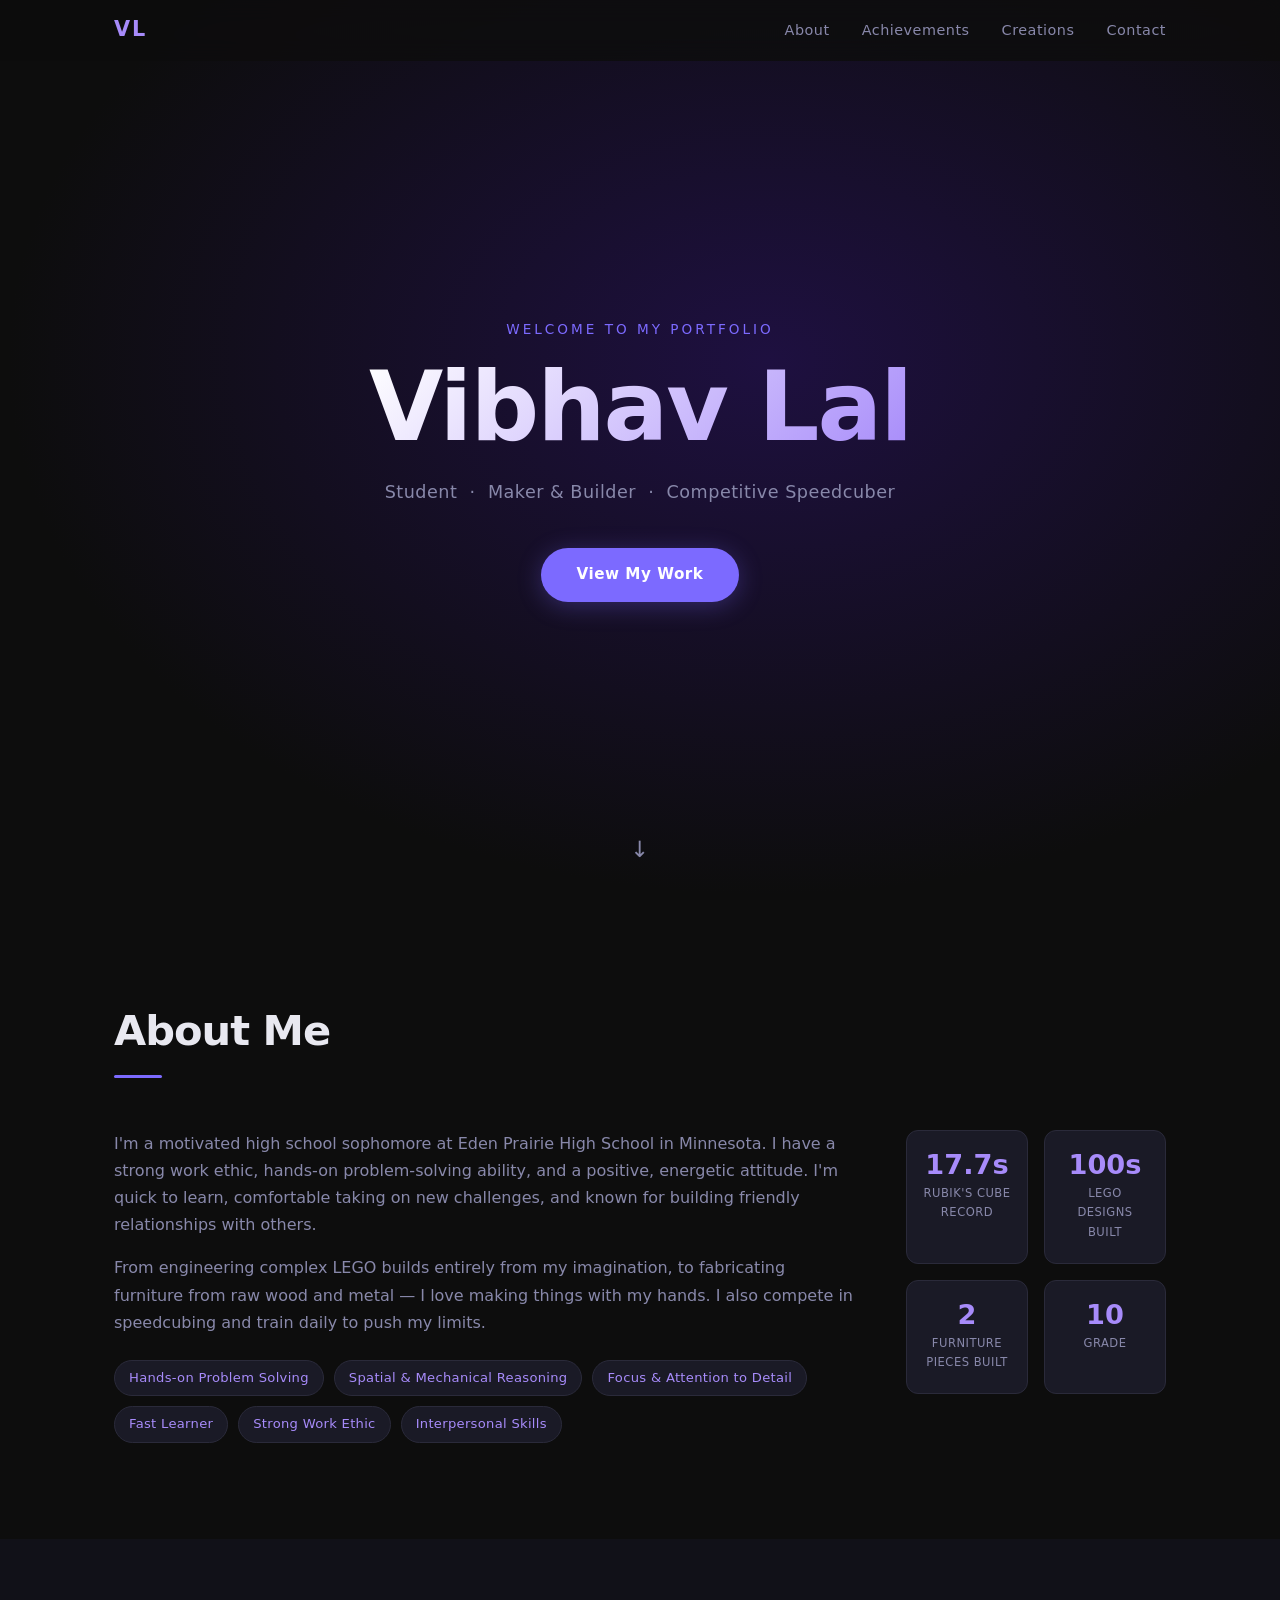
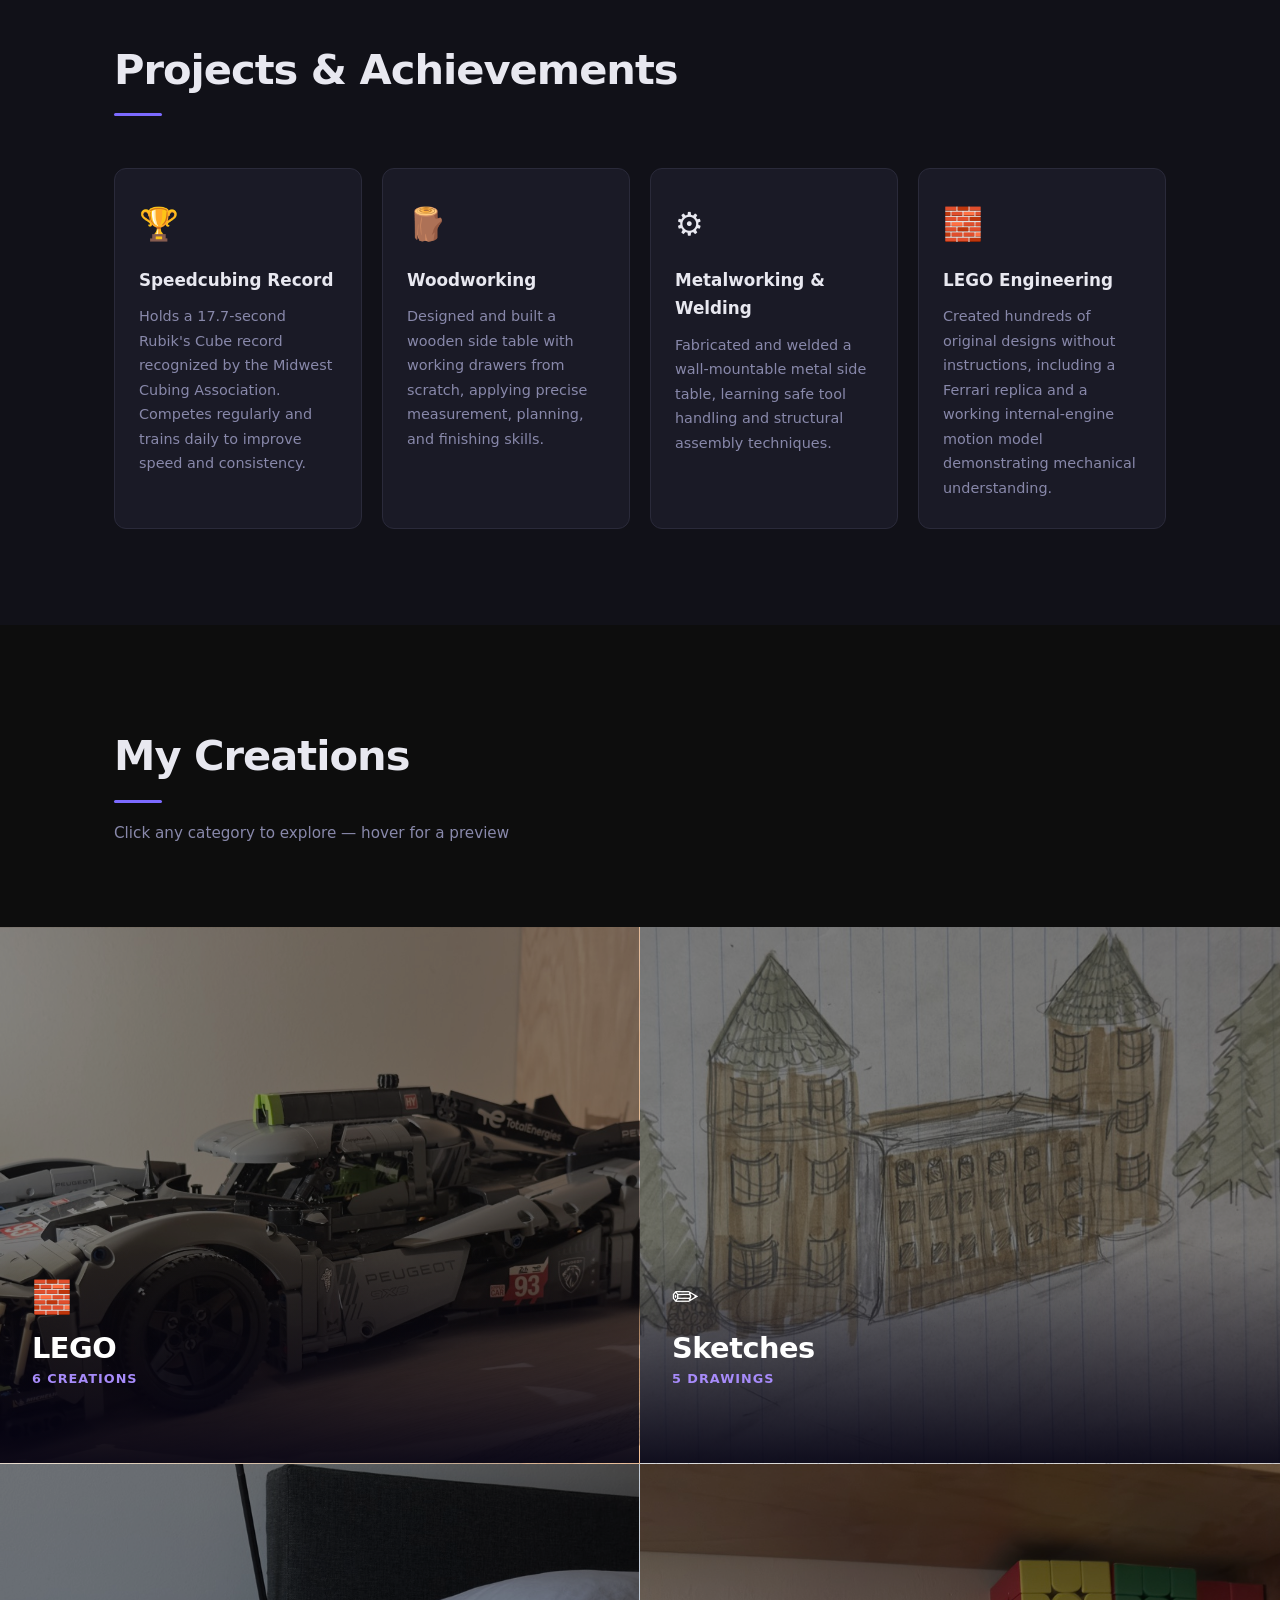
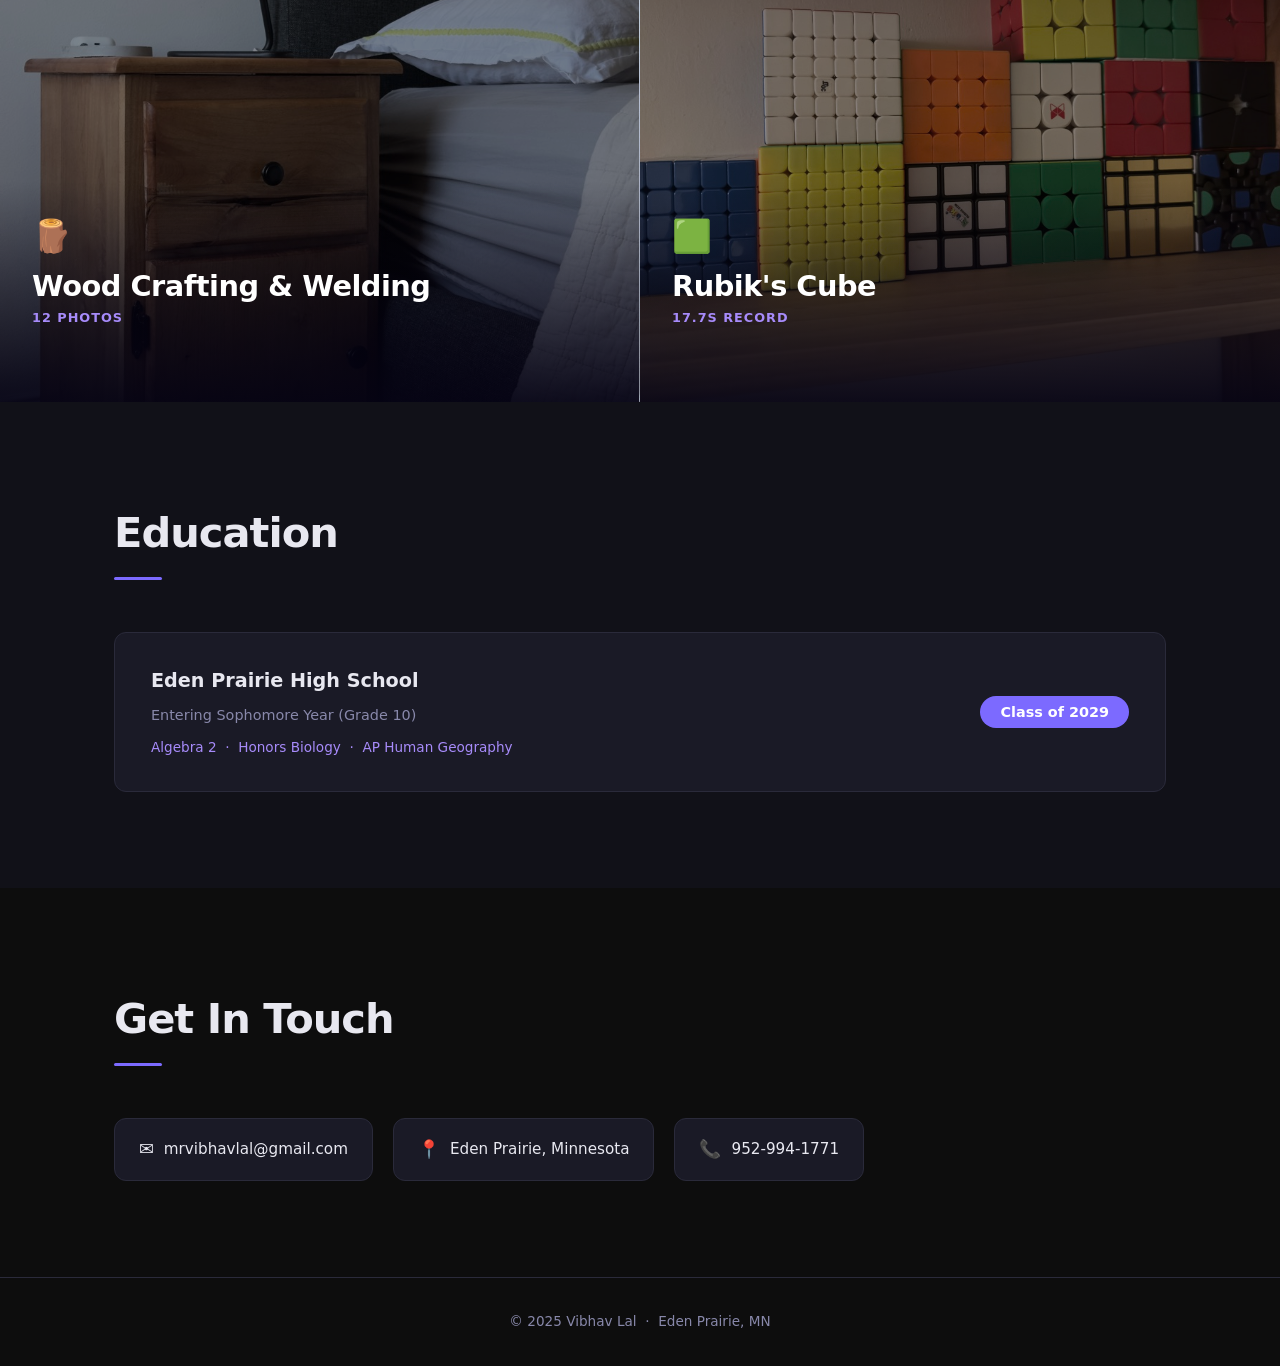
==== index.html @ 9ee0c64f "Launch Vibhav Lal portfolio site Dark modern portfolio with hero, about, achievements, and 4-tile cr" ====
<!DOCTYPE html>
<html lang="en">
<head>
  <meta charset="UTF-8" />
  <meta name="viewport" content="width=device-width, initial-scale=1.0" />
  <title>Vibhav Lal — Portfolio</title>
  <link rel="stylesheet" href="css/style.css" />
</head>
<body>

  <!-- NAV -->
  <nav id="navbar">
    <div class="nav-inner">
      <span class="nav-logo">VL</span>
      <ul class="nav-links">
        <li><a href="#about">About</a></li>
        <li><a href="#achievements">Achievements</a></li>
        <li><a href="#creations">Creations</a></li>
        <li><a href="#contact">Contact</a></li>
      </ul>
    </div>
  </nav>

  <!-- HERO -->
  <section id="hero">
    <div class="hero-content">
      <p class="hero-eyebrow">Welcome to my portfolio</p>
      <h1>Vibhav Lal</h1>
      <p class="hero-tagline">Student &nbsp;·&nbsp; Maker &amp; Builder &nbsp;·&nbsp; Competitive Speedcuber</p>
      <a href="#creations" class="btn-primary">View My Work</a>
    </div>
    <div class="hero-scroll-hint">↓</div>
  </section>

  <!-- ABOUT -->
  <section id="about">
    <div class="container">
      <h2 class="section-title">About Me</h2>
      <div class="about-grid">
        <div class="about-text">
          <p>
            I'm a motivated high school sophomore at Eden Prairie High School in Minnesota.
            I have a strong work ethic, hands-on problem-solving ability, and a positive,
            energetic attitude. I'm quick to learn, comfortable taking on new challenges,
            and known for building friendly relationships with others.
          </p>
          <p>
            From engineering complex LEGO builds entirely from my imagination, to fabricating
            furniture from raw wood and metal — I love making things with my hands. I also
            compete in speedcubing and train daily to push my limits.
          </p>
          <div class="skill-tags">
            <span>Hands-on Problem Solving</span>
            <span>Spatial &amp; Mechanical Reasoning</span>
            <span>Focus &amp; Attention to Detail</span>
            <span>Fast Learner</span>
            <span>Strong Work Ethic</span>
            <span>Interpersonal Skills</span>
          </div>
        </div>
        <div class="about-stats">
          <div class="stat-card">
            <span class="stat-num">17.7s</span>
            <span class="stat-label">Rubik's Cube Record</span>
          </div>
          <div class="stat-card">
            <span class="stat-num">100s</span>
            <span class="stat-label">LEGO Designs Built</span>
          </div>
          <div class="stat-card">
            <span class="stat-num">2</span>
            <span class="stat-label">Furniture Pieces Built</span>
          </div>
          <div class="stat-card">
            <span class="stat-num">10</span>
            <span class="stat-label">Grade</span>
          </div>
        </div>
      </div>
    </div>
  </section>

  <!-- ACHIEVEMENTS -->
  <section id="achievements">
    <div class="container">
      <h2 class="section-title">Projects &amp; Achievements</h2>
      <div class="achievements-grid">
        <div class="achievement-card">
          <div class="ach-icon">🏆</div>
          <h3>Speedcubing Record</h3>
          <p>Holds a 17.7-second Rubik's Cube record recognized by the Midwest Cubing Association. Competes regularly and trains daily to improve speed and consistency.</p>
        </div>
        <div class="achievement-card">
          <div class="ach-icon">🪵</div>
          <h3>Woodworking</h3>
          <p>Designed and built a wooden side table with working drawers from scratch, applying precise measurement, planning, and finishing skills.</p>
        </div>
        <div class="achievement-card">
          <div class="ach-icon">⚙️</div>
          <h3>Metalworking &amp; Welding</h3>
          <p>Fabricated and welded a wall-mountable metal side table, learning safe tool handling and structural assembly techniques.</p>
        </div>
        <div class="achievement-card">
          <div class="ach-icon">🧱</div>
          <h3>LEGO Engineering</h3>
          <p>Created hundreds of original designs without instructions, including a Ferrari replica and a working internal-engine motion model demonstrating mechanical understanding.</p>
        </div>
      </div>
    </div>
  </section>

  <!-- CREATIONS TILES -->
  <section id="creations">
    <div class="container">
      <h2 class="section-title">My Creations</h2>
      <p class="section-sub">Click any category to explore — hover for a preview</p>
    </div>

    <div class="tiles-grid">

      <a href="lego.html" class="tile" style="background-image: url('images/lego/IMG_8742.jpg')">
        <div class="tile-bg"></div>
        <div class="tile-content">
          <span class="tile-icon">🧱</span>
          <h3 class="tile-title">LEGO</h3>
          <p class="tile-count">6 creations</p>
          <p class="tile-desc">Hundreds of original designs built from imagination — including a Ferrari and a working engine motion model.</p>
          <span class="tile-cta">Explore →</span>
        </div>
      </a>

      <a href="sketches.html" class="tile" style="background-image: url('images/sketches/IMG_8406.jpg')">
        <div class="tile-bg"></div>
        <div class="tile-content">
          <span class="tile-icon">✏️</span>
          <h3 class="tile-title">Sketches</h3>
          <p class="tile-count">5 drawings</p>
          <p class="tile-desc">Freehand artwork exploring form, shading, and creative expression through pencil and illustration.</p>
          <span class="tile-cta">Explore →</span>
        </div>
      </a>

      <a href="woodwork.html" class="tile" style="background-image: url('images/woodwork/IMG_8725.jpg')">
        <div class="tile-bg"></div>
        <div class="tile-content">
          <span class="tile-icon">🪵</span>
          <h3 class="tile-title">Wood Crafting &amp; Welding</h3>
          <p class="tile-count">12 photos</p>
          <p class="tile-desc">Built a wooden side table from scratch and welded a wall-mount metal table — precision, tools, and patience.</p>
          <span class="tile-cta">Explore →</span>
        </div>
      </a>

      <a href="rubiks.html" class="tile" style="background-image: url('images/rubiks/IMG_8754.jpg')">
        <div class="tile-bg"></div>
        <div class="tile-content">
          <span class="tile-icon">🟩</span>
          <h3 class="tile-title">Rubik's Cube</h3>
          <p class="tile-count">17.7s record</p>
          <p class="tile-desc">Midwest Cubing Association recognized record holder. Trains daily to push speed and consistency.</p>
          <span class="tile-cta">Explore →</span>
        </div>
      </a>

    </div>
  </section>

  <!-- EDUCATION -->
  <section id="education">
    <div class="container">
      <h2 class="section-title">Education</h2>
      <div class="edu-card">
        <div class="edu-left">
          <h3>Eden Prairie High School</h3>
          <p class="edu-sub">Entering Sophomore Year (Grade 10)</p>
          <p class="edu-courses">Algebra 2 &nbsp;·&nbsp; Honors Biology &nbsp;·&nbsp; AP Human Geography</p>
        </div>
        <div class="edu-right">
          <span class="edu-year">Class of 2029</span>
        </div>
      </div>
    </div>
  </section>

  <!-- CONTACT -->
  <section id="contact">
    <div class="container">
      <h2 class="section-title">Get In Touch</h2>
      <div class="contact-info">
        <a href="mailto:mrvibhavlal@gmail.com" class="contact-link">
          <span class="contact-icon">✉</span>
          mrvibhavlal@gmail.com
        </a>
        <span class="contact-link">
          <span class="contact-icon">📍</span>
          Eden Prairie, Minnesota
        </span>
        <a href="tel:9529941771" class="contact-link">
          <span class="contact-icon">📞</span>
          952-994-1771
        </a>
      </div>
    </div>
  </section>

  <footer>
    <p>© 2025 Vibhav Lal &nbsp;·&nbsp; Eden Prairie, MN</p>
  </footer>

  <script src="js/main.js"></script>
</body>
</html>
---- css/style.css ----
/* ===== RESET & BASE ===== */
*, *::before, *::after { box-sizing: border-box; margin: 0; padding: 0; }

:root {
  --bg:        #0d0d0d;
  --bg2:       #111118;
  --bg3:       #16161e;
  --card:      #1a1a26;
  --accent:    #7c6aff;
  --accent2:   #a78bfa;
  --text:      #e8e8f0;
  --muted:     #8888aa;
  --border:    #2a2a3a;
  --radius:    12px;
  --transition: 0.3s ease;
}

html { scroll-behavior: smooth; }

body {
  background: var(--bg);
  color: var(--text);
  font-family: 'Segoe UI', system-ui, -apple-system, sans-serif;
  font-size: 16px;
  line-height: 1.7;
  overflow-x: hidden;
}

a { color: inherit; text-decoration: none; }

.container {
  max-width: 1100px;
  margin: 0 auto;
  padding: 0 24px;
}

/* ===== NAVBAR ===== */
#navbar {
  position: fixed;
  top: 0; left: 0; right: 0;
  z-index: 100;
  background: rgba(13,13,13,0.85);
  backdrop-filter: blur(12px);
  border-bottom: 1px solid var(--border);
}

.nav-inner {
  max-width: 1100px;
  margin: 0 auto;
  padding: 0 24px;
  height: 60px;
  display: flex;
  align-items: center;
  justify-content: space-between;
}

.nav-logo {
  font-size: 1.3rem;
  font-weight: 800;
  letter-spacing: 2px;
  color: var(--accent2);
}

.nav-links {
  display: flex;
  gap: 32px;
  list-style: none;
}

.nav-links a {
  font-size: 0.9rem;
  font-weight: 500;
  color: var(--muted);
  letter-spacing: 0.5px;
  transition: color var(--transition);
}

.nav-links a:hover { color: var(--accent2); }

/* ===== HERO ===== */
#hero {
  min-height: 100vh;
  display: flex;
  flex-direction: column;
  align-items: center;
  justify-content: center;
  text-align: center;
  padding: 80px 24px 60px;
  background: radial-gradient(ellipse at 60% 40%, #1e1040 0%, #0d0d0d 70%);
  position: relative;
}

.hero-eyebrow {
  font-size: 0.85rem;
  letter-spacing: 3px;
  text-transform: uppercase;
  color: var(--accent);
  margin-bottom: 16px;
}

#hero h1 {
  font-size: clamp(3rem, 8vw, 6rem);
  font-weight: 900;
  letter-spacing: -2px;
  line-height: 1.05;
  background: linear-gradient(135deg, #fff 0%, var(--accent2) 100%);
  -webkit-background-clip: text;
  -webkit-text-fill-color: transparent;
  background-clip: text;
  margin-bottom: 20px;
}

.hero-tagline {
  font-size: 1.1rem;
  color: var(--muted);
  margin-bottom: 40px;
  letter-spacing: 0.5px;
}

.btn-primary {
  display: inline-block;
  background: var(--accent);
  color: #fff;
  padding: 14px 36px;
  border-radius: 50px;
  font-weight: 600;
  font-size: 0.95rem;
  letter-spacing: 0.5px;
  transition: background var(--transition), transform var(--transition), box-shadow var(--transition);
  box-shadow: 0 4px 24px rgba(124,106,255,0.3);
}

.btn-primary:hover {
  background: var(--accent2);
  transform: translateY(-2px);
  box-shadow: 0 8px 32px rgba(167,139,250,0.4);
}

.hero-scroll-hint {
  position: absolute;
  bottom: 32px;
  font-size: 1.4rem;
  color: var(--muted);
  animation: bounce 2s infinite;
}

@keyframes bounce {
  0%, 100% { transform: translateY(0); }
  50% { transform: translateY(8px); }
}

/* ===== SECTIONS ===== */
section { padding: 96px 0; }

section:nth-child(even) { background: var(--bg2); }

.section-title {
  font-size: clamp(1.8rem, 4vw, 2.6rem);
  font-weight: 800;
  letter-spacing: -1px;
  margin-bottom: 12px;
  position: relative;
  display: inline-block;
}

.section-title::after {
  content: '';
  display: block;
  height: 3px;
  width: 48px;
  background: var(--accent);
  border-radius: 2px;
  margin-top: 8px;
}

.section-sub {
  color: var(--muted);
  font-size: 0.95rem;
  margin-bottom: 40px;
  margin-top: 6px;
}

/* ===== ABOUT ===== */
.about-grid {
  display: grid;
  grid-template-columns: 1fr 260px;
  gap: 48px;
  align-items: start;
  margin-top: 40px;
}

.about-text p { color: var(--muted); margin-bottom: 16px; }

.skill-tags {
  display: flex;
  flex-wrap: wrap;
  gap: 10px;
  margin-top: 24px;
}

.skill-tags span {
  background: var(--card);
  border: 1px solid var(--border);
  color: var(--accent2);
  padding: 6px 14px;
  border-radius: 50px;
  font-size: 0.82rem;
  font-weight: 500;
  letter-spacing: 0.3px;
}

.about-stats {
  display: grid;
  grid-template-columns: 1fr 1fr;
  gap: 16px;
}

.stat-card {
  background: var(--card);
  border: 1px solid var(--border);
  border-radius: var(--radius);
  padding: 20px 16px;
  text-align: center;
  display: flex;
  flex-direction: column;
  gap: 6px;
}

.stat-num {
  font-size: 1.7rem;
  font-weight: 900;
  color: var(--accent2);
  line-height: 1;
}

.stat-label {
  font-size: 0.72rem;
  color: var(--muted);
  text-transform: uppercase;
  letter-spacing: 0.5px;
}

/* ===== ACHIEVEMENTS ===== */
.achievements-grid {
  display: grid;
  grid-template-columns: repeat(auto-fit, minmax(240px, 1fr));
  gap: 20px;
  margin-top: 40px;
}

.achievement-card {
  background: var(--card);
  border: 1px solid var(--border);
  border-radius: var(--radius);
  padding: 28px 24px;
  transition: border-color var(--transition), transform var(--transition);
}

.achievement-card:hover {
  border-color: var(--accent);
  transform: translateY(-4px);
}

.ach-icon { font-size: 2rem; margin-bottom: 14px; }

.achievement-card h3 {
  font-size: 1.05rem;
  font-weight: 700;
  margin-bottom: 10px;
}

.achievement-card p { color: var(--muted); font-size: 0.9rem; }

/* ===== CREATION TILES ===== */
#creations { padding-bottom: 0; }
#creations .container { padding-bottom: 40px; }

.tiles-grid {
  display: grid;
  grid-template-columns: repeat(2, 1fr);
  grid-template-rows: repeat(2, 42vw);
  max-height: 84vw;
}

.tile {
  position: relative;
  overflow: hidden;
  display: flex;
  align-items: flex-end;
  text-decoration: none;
  color: #fff;
  cursor: pointer;
  background-size: cover;
  background-position: center;
}

.tile::before {
  content: '';
  position: absolute;
  inset: 0;
  background: inherit;
  background-size: cover;
  background-position: center;
  transition: transform 0.55s cubic-bezier(0.25,0.46,0.45,0.94);
  filter: brightness(0.55) saturate(0.8);
  z-index: 0;
}

.tile:hover::before {
  transform: scale(1.07);
  filter: brightness(0.35) saturate(0.6);
}

.tile-bg { display: none; }

.tile-content {
  position: relative;
  z-index: 2;
  padding: 28px 32px;
  width: 100%;
  background: linear-gradient(to top, rgba(5,3,20,0.9) 0%, transparent 100%);
  transition: background 0.3s ease;
}

.tile-icon {
  display: block;
  font-size: 2rem;
  margin-bottom: 8px;
  transition: transform 0.3s ease;
}

.tile:hover .tile-icon { transform: scale(1.15); }

.tile-title {
  font-size: clamp(1.2rem, 2.5vw, 1.8rem);
  font-weight: 800;
  letter-spacing: -0.5px;
  line-height: 1.1;
  margin-bottom: 4px;
}

.tile-count {
  font-size: 0.8rem;
  color: var(--accent2);
  font-weight: 600;
  letter-spacing: 1px;
  text-transform: uppercase;
  margin-bottom: 0;
  transition: opacity 0.3s ease;
}

.tile-desc {
  font-size: 0.88rem;
  color: rgba(255,255,255,0.8);
  line-height: 1.55;
  margin-top: 10px;
  max-height: 0;
  overflow: hidden;
  opacity: 0;
  transition: max-height 0.4s ease, opacity 0.35s ease, margin 0.3s ease;
}

.tile:hover .tile-desc {
  max-height: 80px;
  opacity: 1;
  margin-top: 10px;
}

.tile-cta {
  display: inline-block;
  margin-top: 12px;
  font-size: 0.82rem;
  font-weight: 700;
  color: var(--accent2);
  letter-spacing: 1px;
  text-transform: uppercase;
  opacity: 0;
  transform: translateY(6px);
  transition: opacity 0.3s ease 0.1s, transform 0.3s ease 0.1s;
}

.tile:hover .tile-cta {
  opacity: 1;
  transform: translateY(0);
}

/* divider lines between tiles */
.tile:nth-child(1) { border-right: 1px solid rgba(255,255,255,0.08); border-bottom: 1px solid rgba(255,255,255,0.08); }
.tile:nth-child(2) { border-bottom: 1px solid rgba(255,255,255,0.08); }
.tile:nth-child(3) { border-right: 1px solid rgba(255,255,255,0.08); }

/* ===== GALLERY PAGES ===== */
.gallery-grid {
  display: grid;
  grid-template-columns: repeat(auto-fill, minmax(280px, 1fr));
  gap: 20px;
  margin-top: 40px;
}

.gallery-item {
  position: relative;
  border-radius: var(--radius);
  overflow: hidden;
  aspect-ratio: 4/3;
  cursor: pointer;
  border: 1px solid var(--border);
  background: var(--card);
}

.gallery-item img {
  width: 100%;
  height: 100%;
  object-fit: cover;
  display: block;
  transition: transform 0.45s cubic-bezier(0.25,0.46,0.45,0.94);
}

.gallery-item:hover img { transform: scale(1.08); }

.gallery-overlay {
  position: absolute;
  inset: 0;
  background: linear-gradient(to top, rgba(5,3,20,0.95) 0%, rgba(5,3,20,0.4) 55%, transparent 100%);
  opacity: 0;
  transition: opacity 0.3s ease;
  display: flex;
  flex-direction: column;
  justify-content: flex-end;
  padding: 22px;
}

.gallery-item:hover .gallery-overlay { opacity: 1; }

.gallery-overlay h4 {
  font-size: 1rem;
  font-weight: 700;
  color: #fff;
  margin-bottom: 6px;
  line-height: 1.3;
  transform: translateY(6px);
  transition: transform 0.3s ease;
}

.gallery-item:hover .gallery-overlay h4 { transform: translateY(0); }

.gallery-overlay p {
  font-size: 0.82rem;
  color: rgba(255,255,255,0.78);
  line-height: 1.55;
  transform: translateY(6px);
  transition: transform 0.3s ease 0.05s;
}

.gallery-item:hover .gallery-overlay p { transform: translateY(0); }

/* gallery page back link */
.back-link {
  display: inline-flex;
  align-items: center;
  gap: 8px;
  color: var(--muted);
  font-size: 0.88rem;
  font-weight: 500;
  margin-bottom: 32px;
  transition: color var(--transition);
}
.back-link:hover { color: var(--accent2); }

.gallery-page-hero {
  padding: 120px 0 60px;
  background: radial-gradient(ellipse at 60% 0%, #1e1040 0%, #0d0d0d 65%);
}

.gallery-page-hero .hero-icon { font-size: 3rem; margin-bottom: 12px; display: block; }
.gallery-page-hero h1 {
  font-size: clamp(2rem, 6vw, 4rem);
  font-weight: 900;
  letter-spacing: -1.5px;
  background: linear-gradient(135deg, #fff 0%, var(--accent2) 100%);
  -webkit-background-clip: text;
  -webkit-text-fill-color: transparent;
  background-clip: text;
  margin-bottom: 12px;
}
.gallery-page-hero p { color: var(--muted); font-size: 1rem; max-width: 560px; }

/* ===== EDUCATION ===== */
.edu-card {
  background: var(--card);
  border: 1px solid var(--border);
  border-radius: var(--radius);
  padding: 32px 36px;
  display: flex;
  justify-content: space-between;
  align-items: center;
  margin-top: 40px;
  gap: 24px;
}

.edu-card h3 { font-size: 1.2rem; font-weight: 700; margin-bottom: 6px; }

.edu-sub { color: var(--muted); font-size: 0.9rem; margin-bottom: 8px; }

.edu-courses {
  color: var(--accent2);
  font-size: 0.85rem;
  font-weight: 500;
}

.edu-year {
  background: var(--accent);
  color: #fff;
  padding: 8px 20px;
  border-radius: 50px;
  font-weight: 700;
  font-size: 0.9rem;
  white-space: nowrap;
}

/* ===== CONTACT ===== */
.contact-info {
  display: flex;
  flex-wrap: wrap;
  gap: 20px;
  margin-top: 40px;
}

.contact-link {
  display: flex;
  align-items: center;
  gap: 10px;
  background: var(--card);
  border: 1px solid var(--border);
  border-radius: var(--radius);
  padding: 16px 24px;
  font-size: 0.95rem;
  transition: border-color var(--transition), color var(--transition);
}

.contact-link:hover { border-color: var(--accent); color: var(--accent2); }

.contact-icon { font-size: 1.1rem; }

/* ===== FOOTER ===== */
footer {
  text-align: center;
  padding: 32px 24px;
  color: var(--muted);
  font-size: 0.85rem;
  border-top: 1px solid var(--border);
  background: var(--bg);
}

/* ===== RESPONSIVE ===== */
@media (max-width: 768px) {
  .about-grid { grid-template-columns: 1fr; }
  .about-stats { grid-template-columns: repeat(2, 1fr); }
  .edu-card { flex-direction: column; align-items: flex-start; }
  .nav-links { gap: 20px; }
  .gallery-grid { grid-template-columns: repeat(auto-fill, minmax(200px, 1fr)); }
  .tiles-grid { grid-template-columns: 1fr 1fr; grid-template-rows: repeat(2, 48vw); max-height: 96vw; }
  .tile-content { padding: 16px 18px; }
  .tile-title { font-size: 1rem; }
}

@media (max-width: 480px) {
  .nav-links { display: none; }
  .gallery-grid { grid-template-columns: 1fr; gap: 14px; }
  .tiles-grid { grid-template-columns: 1fr; grid-template-rows: repeat(4, 56vw); max-height: none; }
  .tile:nth-child(1), .tile:nth-child(3) { border-right: none; }
  .tile:nth-child(1), .tile:nth-child(2), .tile:nth-child(3) { border-bottom: 1px solid rgba(255,255,255,0.08); }
  .tile-desc { max-height: none; opacity: 1; }
  .tile-cta { opacity: 1; transform: none; }
}
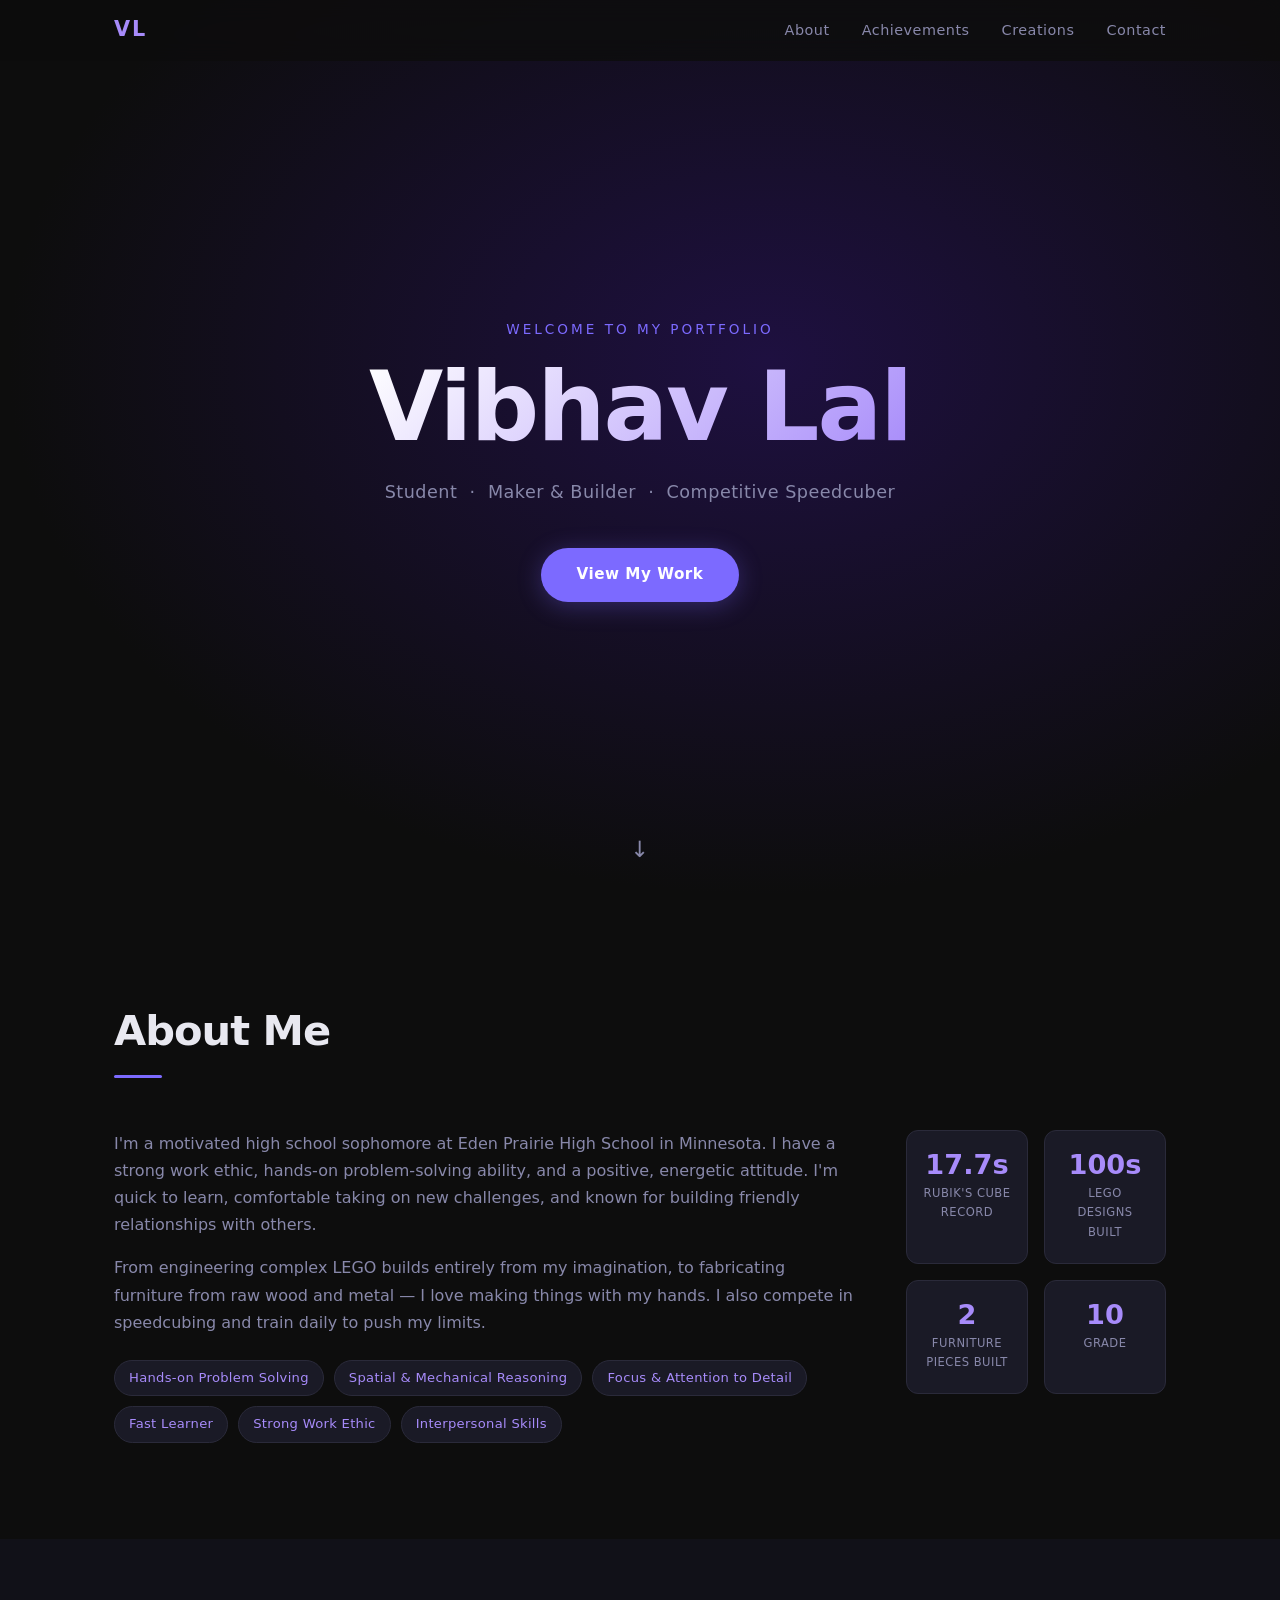
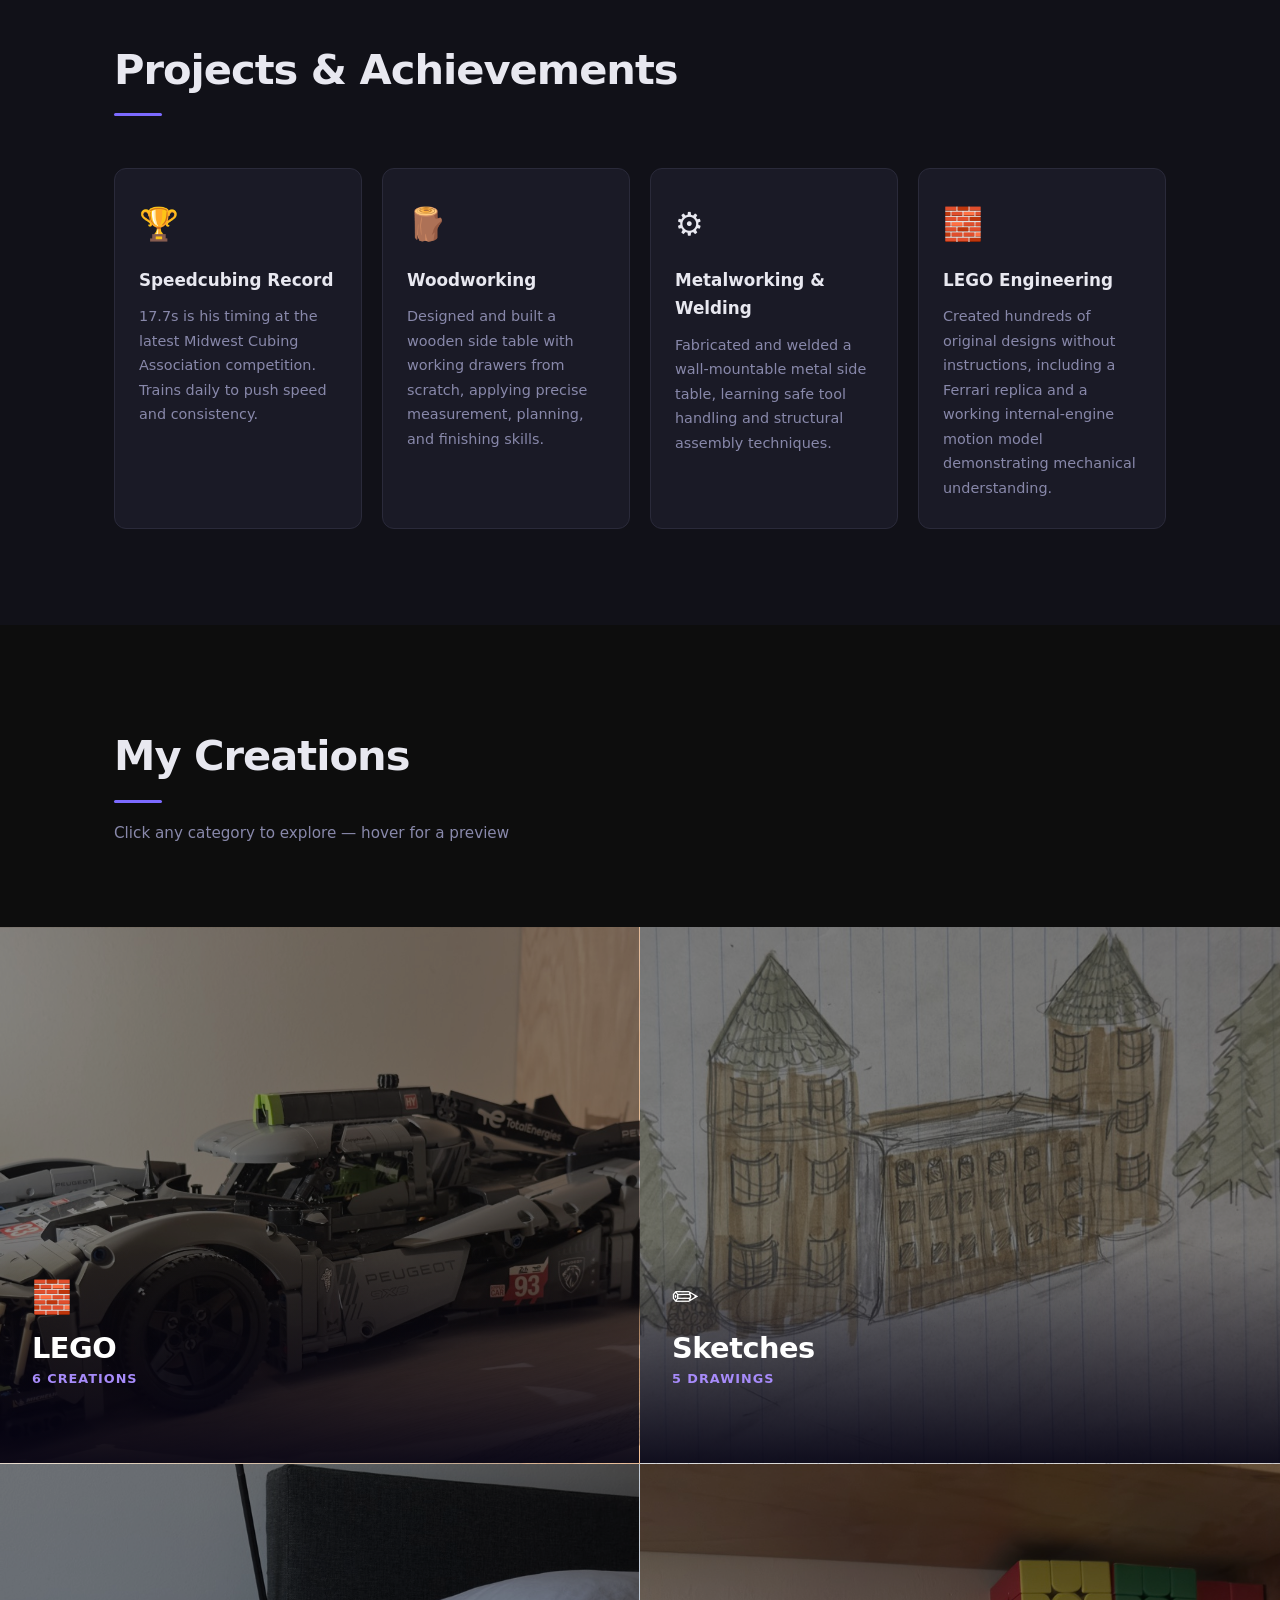
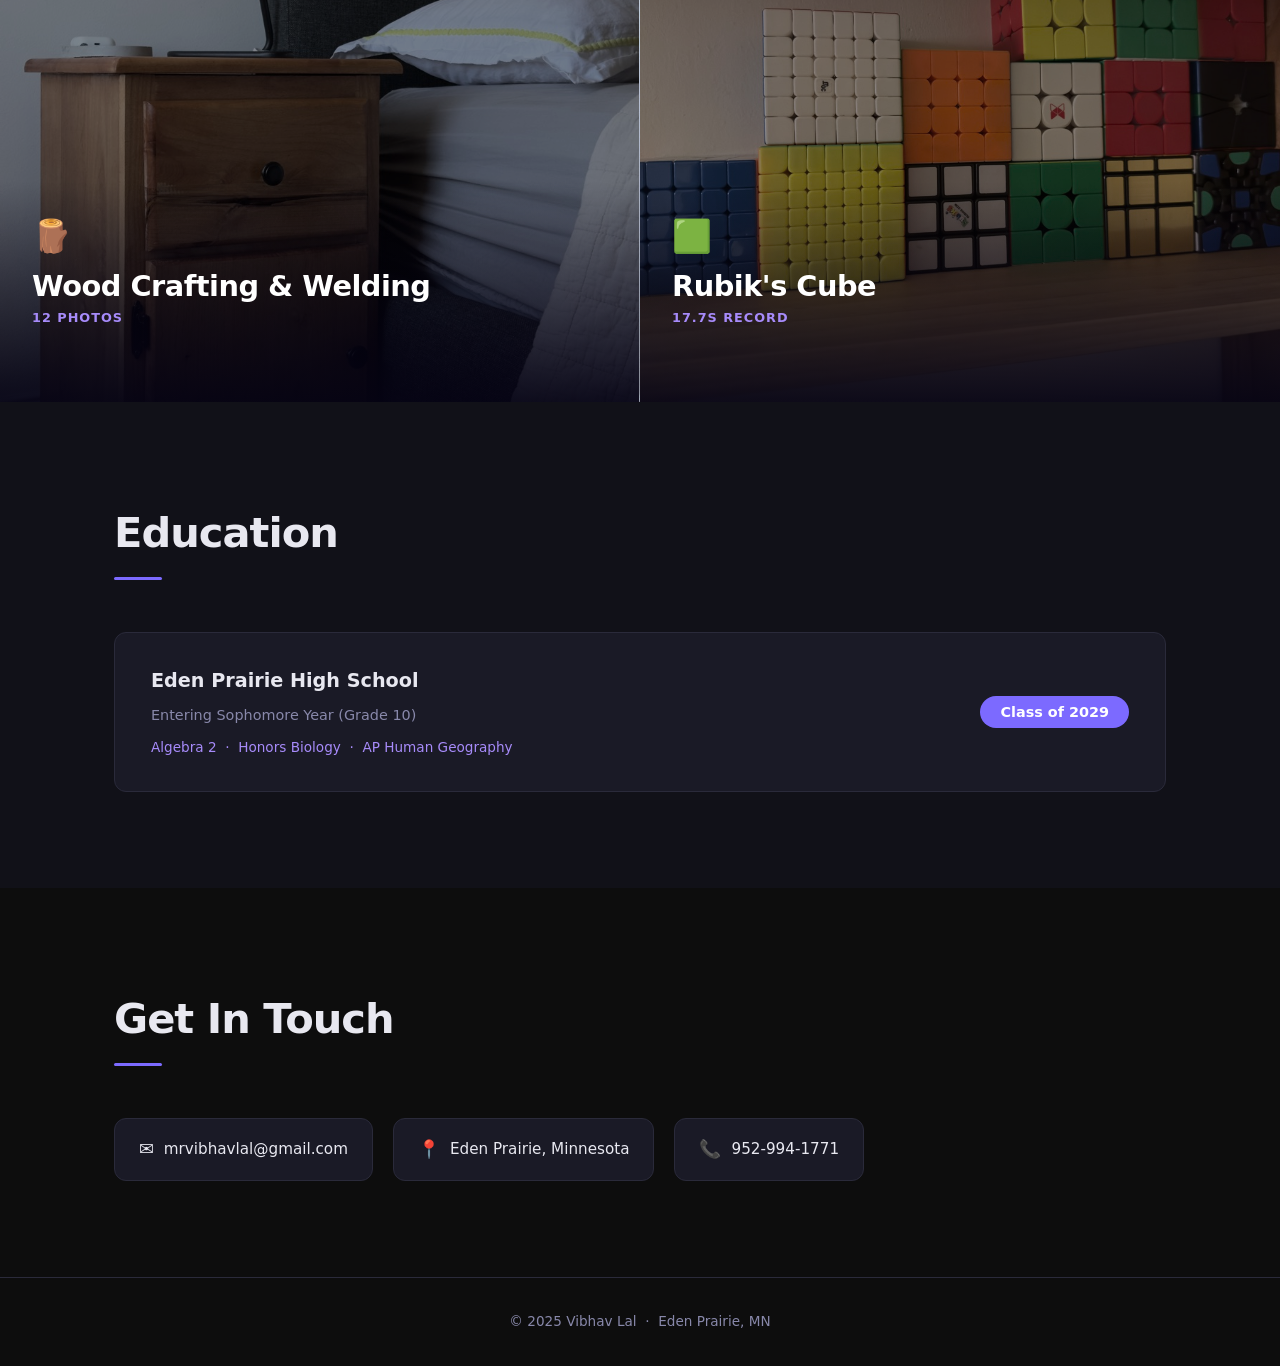
==== commit 7d83f2eb: "fix rubiks description across all pages" ====
--- a/index.html
+++ b/index.html
@@ -88,7 +88,7 @@
         <div class="achievement-card">
           <div class="ach-icon">🏆</div>
           <h3>Speedcubing Record</h3>
-          <p>Holds a 17.7-second Rubik's Cube record recognized by the Midwest Cubing Association. Competes regularly and trains daily to improve speed and consistency.</p>
+          <p>17.7s is his timing at the latest Midwest Cubing Association competition. Trains daily to push speed and consistency.</p>
         </div>
         <div class="achievement-card">
           <div class="ach-icon">🪵</div>
@@ -157,7 +157,7 @@
           <span class="tile-icon">🟩</span>
           <h3 class="tile-title">Rubik's Cube</h3>
           <p class="tile-count">17.7s record</p>
-          <p class="tile-desc">Midwest Cubing Association recognized record holder. Trains daily to push speed and consistency.</p>
+          <p class="tile-desc">17.7s is his timing at the latest Midwest Cubing Association competition. Trains daily to push speed and consistency.</p>
           <span class="tile-cta">Explore →</span>
         </div>
       </a>
--- a/css/style.css
+++ b/css/style.css
@@ -453,6 +453,52 @@
 
 .gallery-item:hover .gallery-overlay p { transform: translateY(0); }
 
+/* ===== VIDEO GRID ===== */
+.video-grid {
+  display: grid;
+  grid-template-columns: repeat(auto-fill, minmax(300px, 1fr));
+  gap: 24px;
+  margin-top: 40px;
+}
+
+.video-item {
+  background: var(--card);
+  border: 1px solid var(--border);
+  border-radius: var(--radius);
+  overflow: hidden;
+  transition: border-color var(--transition), transform var(--transition);
+}
+
+.video-item:hover {
+  border-color: var(--accent);
+  transform: translateY(-3px);
+}
+
+.video-item video {
+  width: 100%;
+  display: block;
+  aspect-ratio: 16/9;
+  background: #000;
+  object-fit: cover;
+}
+
+.video-caption {
+  padding: 14px 18px 16px;
+}
+
+.video-caption h4 {
+  font-size: 0.95rem;
+  font-weight: 700;
+  color: var(--text);
+  margin-bottom: 4px;
+}
+
+.video-caption p {
+  font-size: 0.82rem;
+  color: var(--muted);
+  line-height: 1.5;
+}
+
 /* gallery page back link */
 .back-link {
   display: inline-flex;
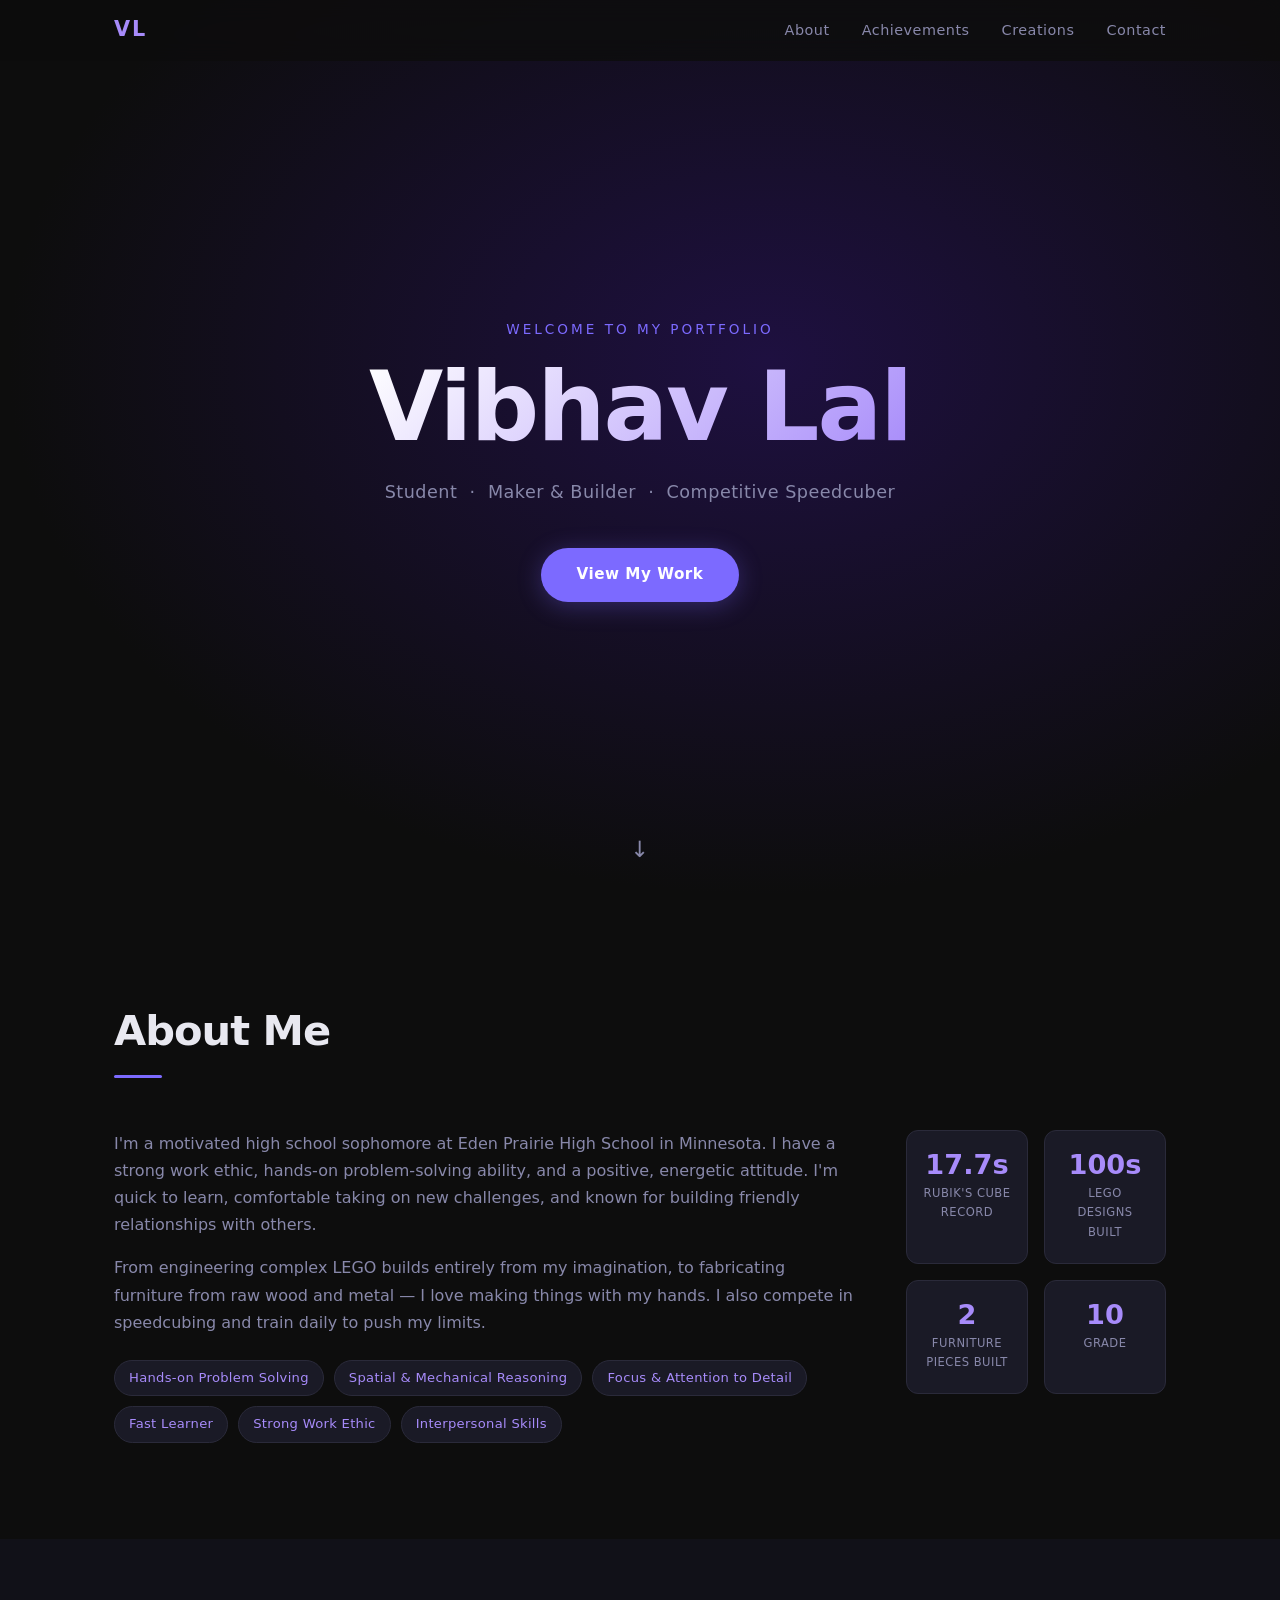
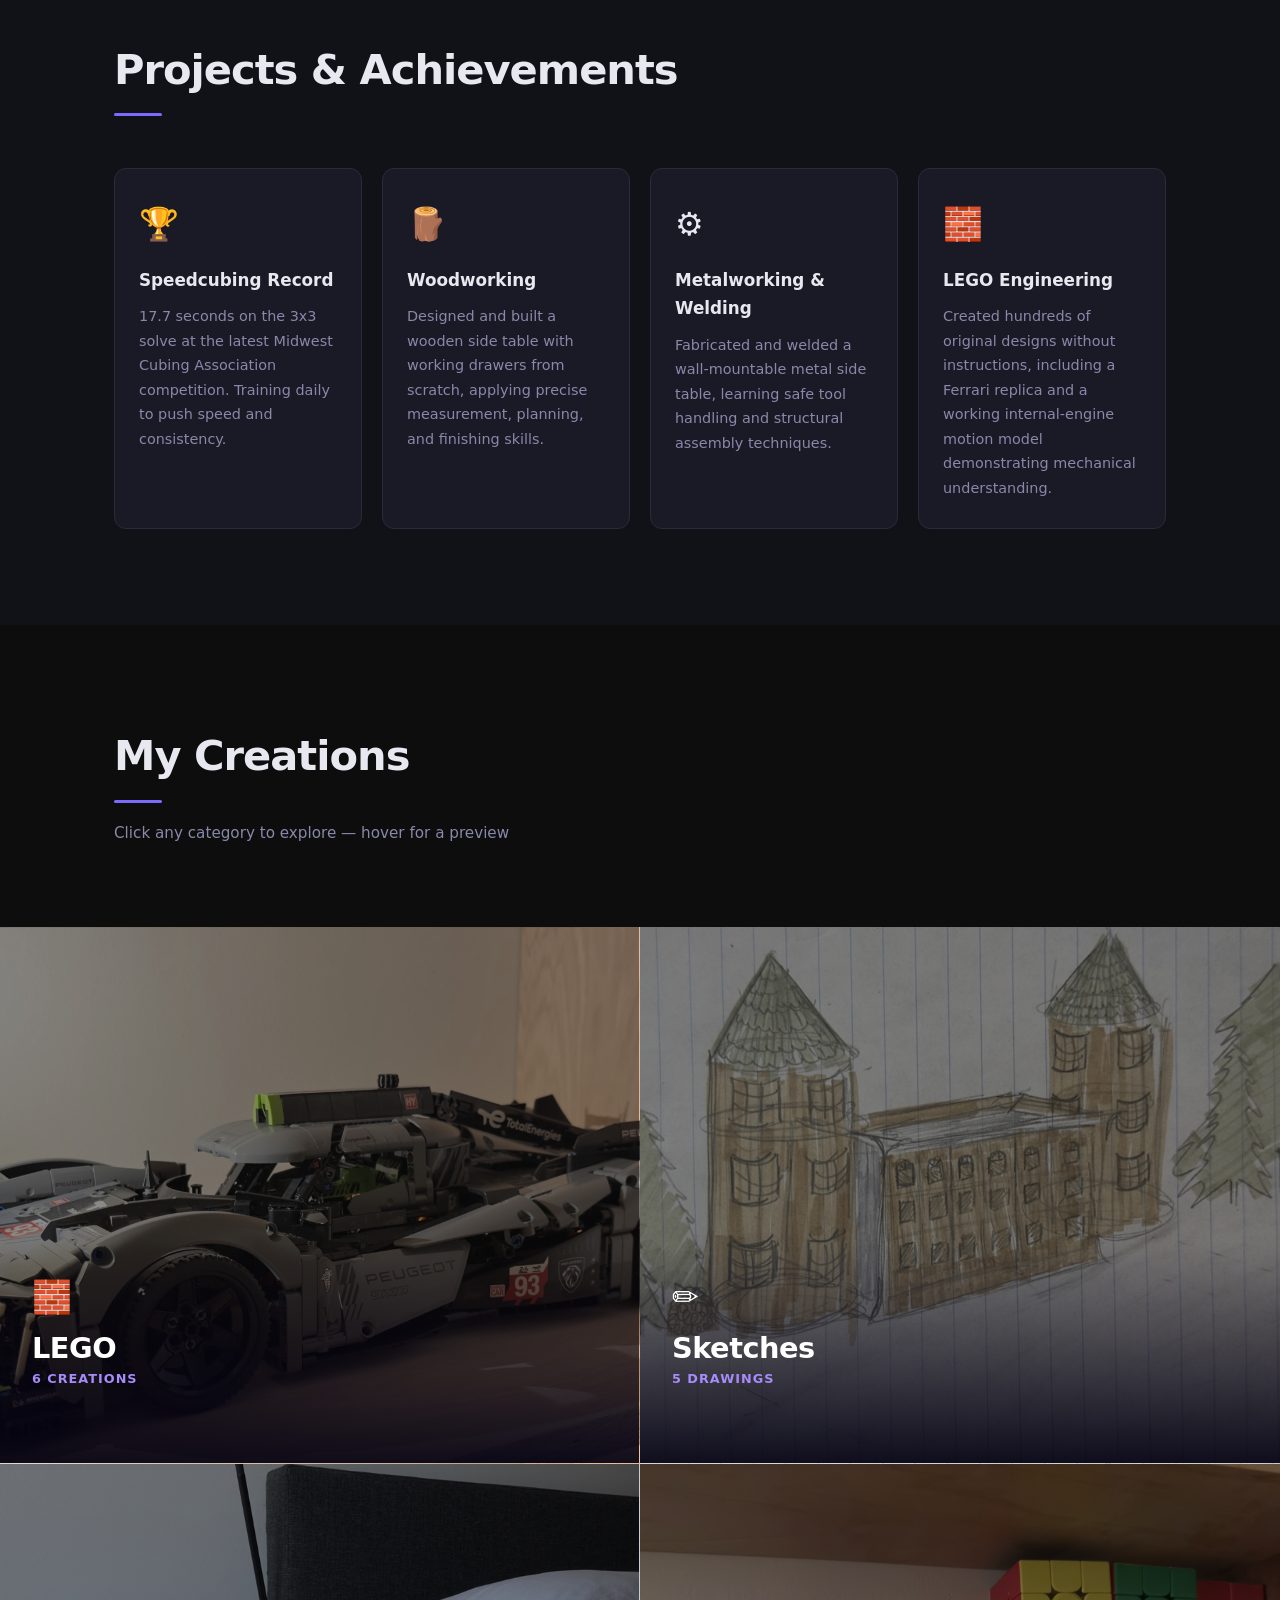
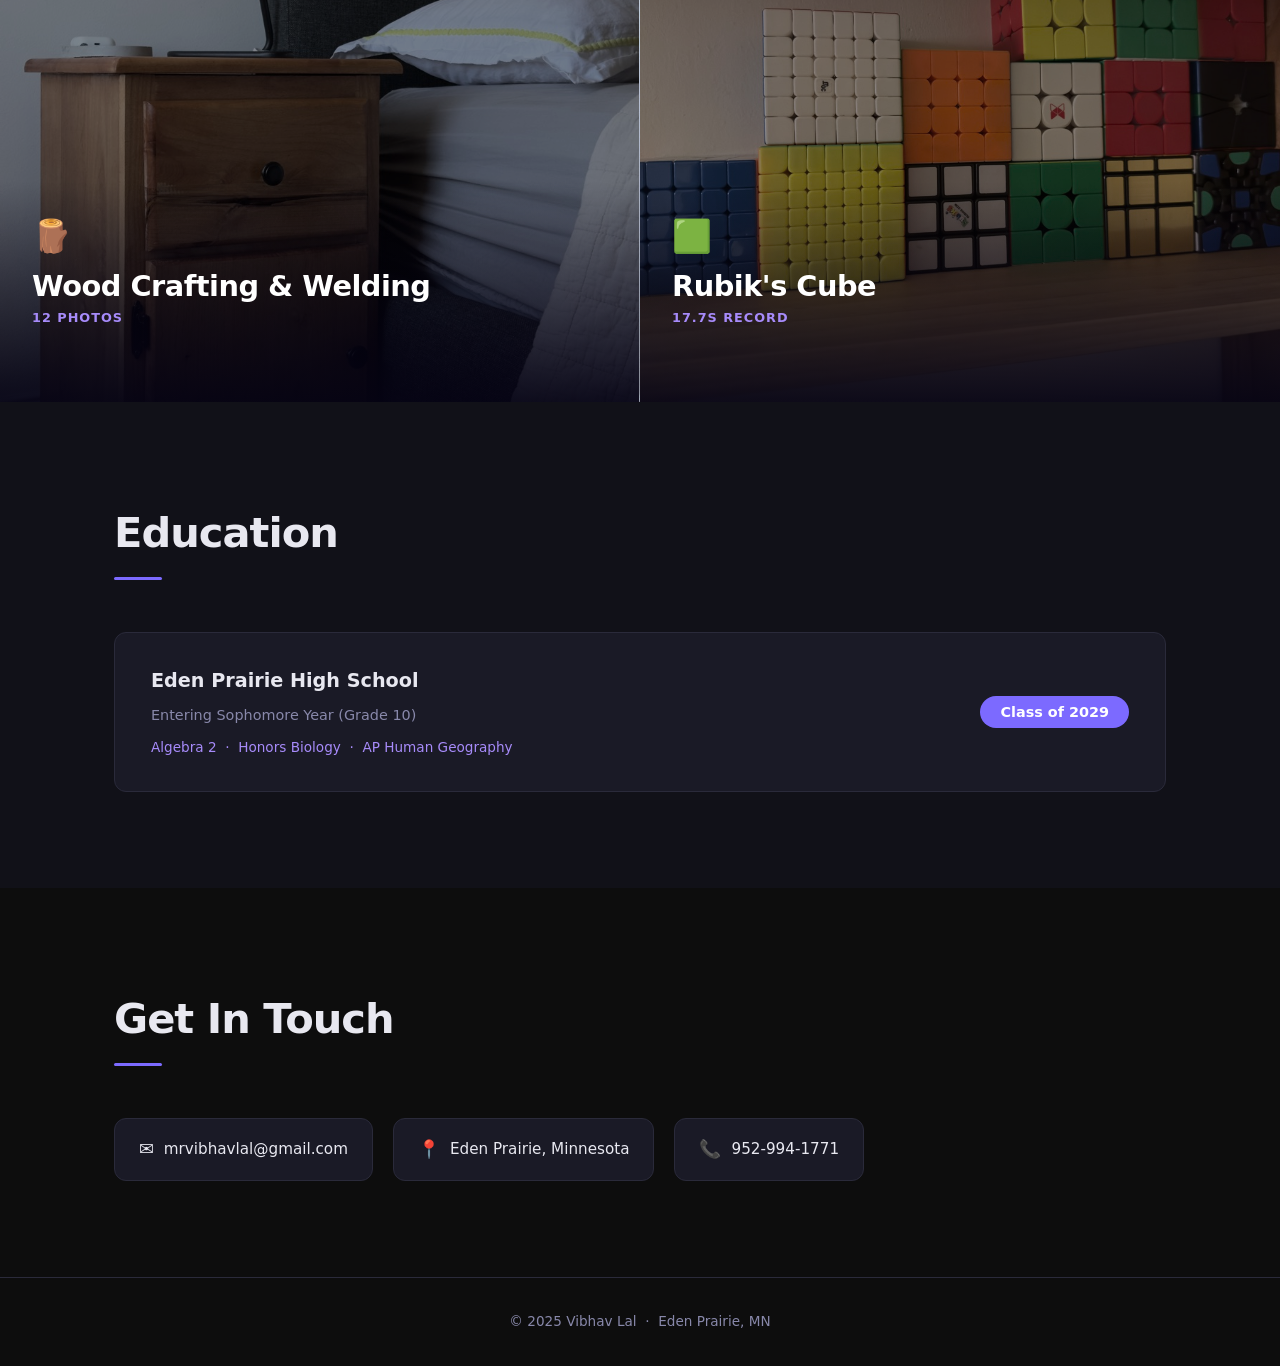
==== commit 1fbcbdf2: "update rubiks cube description to first person" ====
--- a/index.html
+++ b/index.html
@@ -88,7 +88,7 @@
         <div class="achievement-card">
           <div class="ach-icon">🏆</div>
           <h3>Speedcubing Record</h3>
-          <p>17.7s is his timing at the latest Midwest Cubing Association competition. Trains daily to push speed and consistency.</p>
+          <p>17.7 seconds on the 3x3 solve at the latest Midwest Cubing Association competition. Training daily to push speed and consistency.</p>
         </div>
         <div class="achievement-card">
           <div class="ach-icon">🪵</div>
@@ -157,7 +157,7 @@
           <span class="tile-icon">🟩</span>
           <h3 class="tile-title">Rubik's Cube</h3>
           <p class="tile-count">17.7s record</p>
-          <p class="tile-desc">17.7s is his timing at the latest Midwest Cubing Association competition. Trains daily to push speed and consistency.</p>
+          <p class="tile-desc">17.7 seconds on the 3x3 solve at the latest Midwest Cubing Association competition. Training daily to push speed and consistency.</p>
           <span class="tile-cta">Explore →</span>
         </div>
       </a>
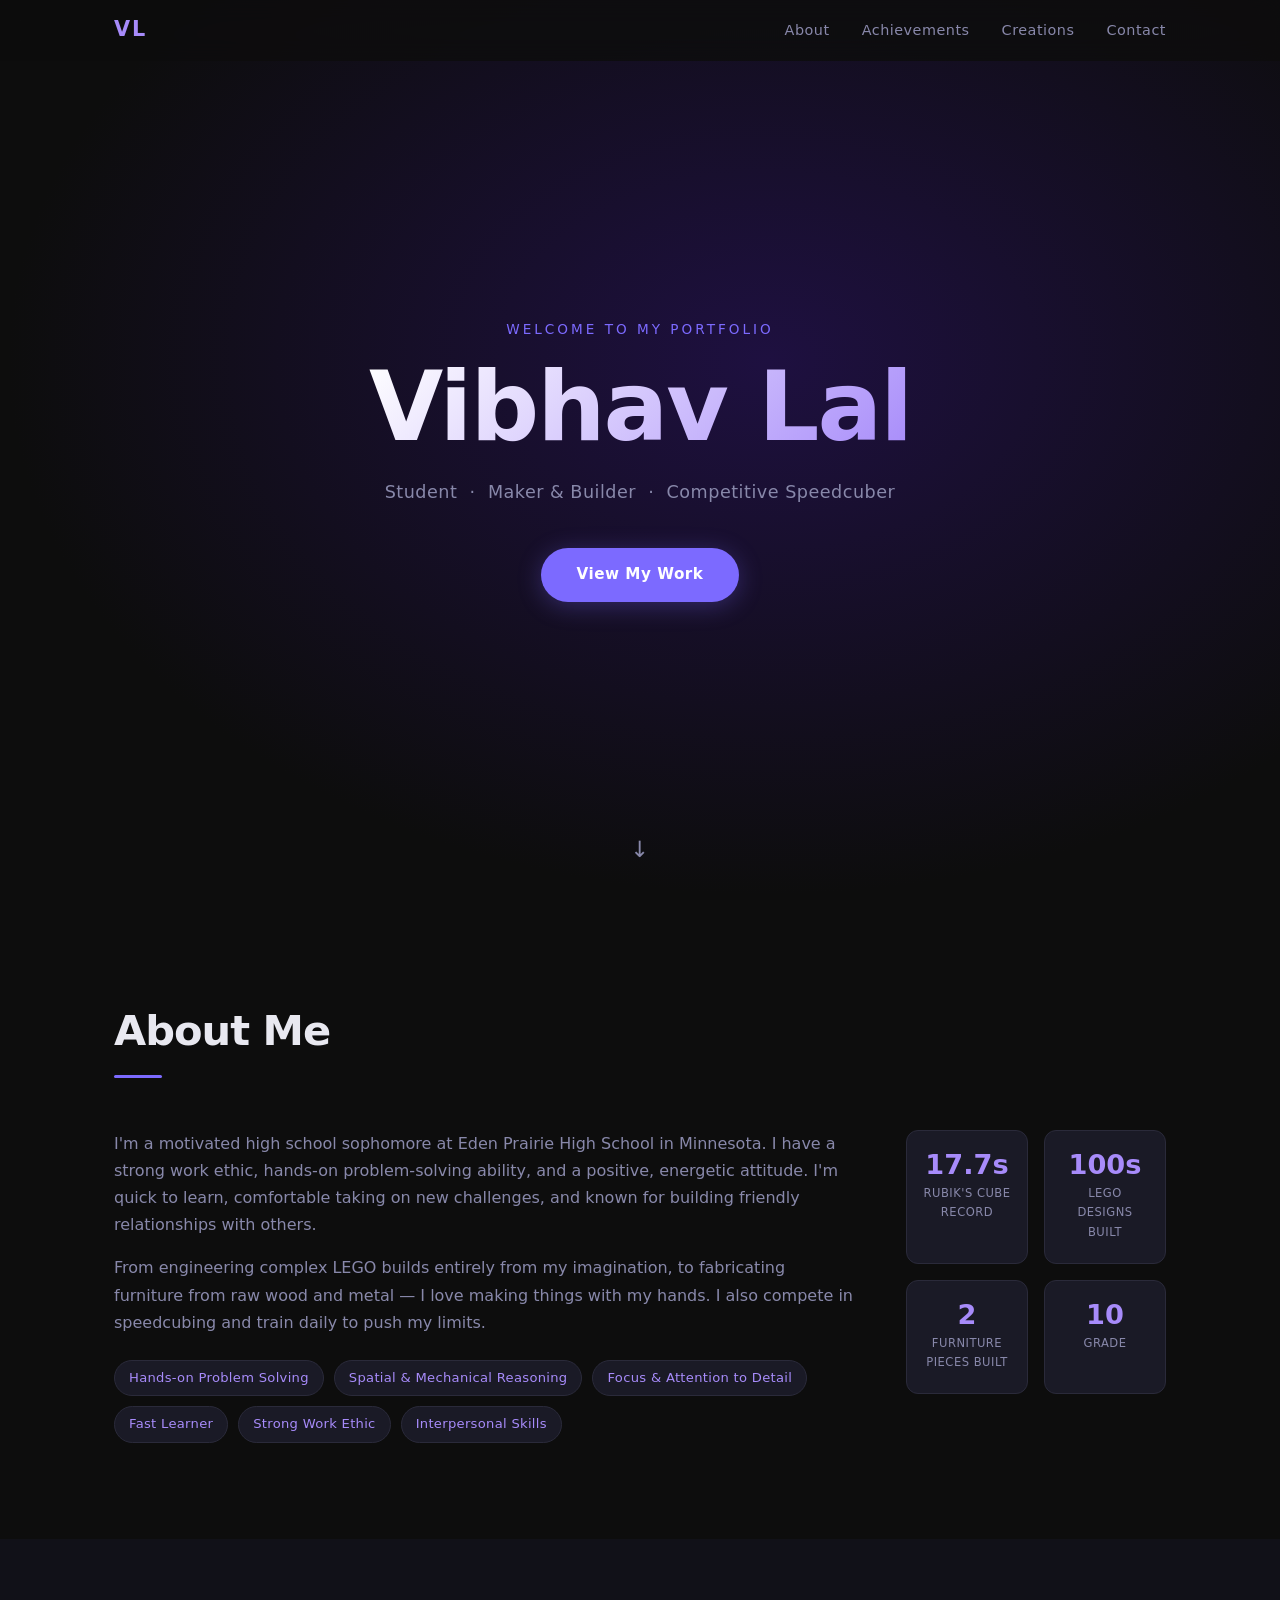
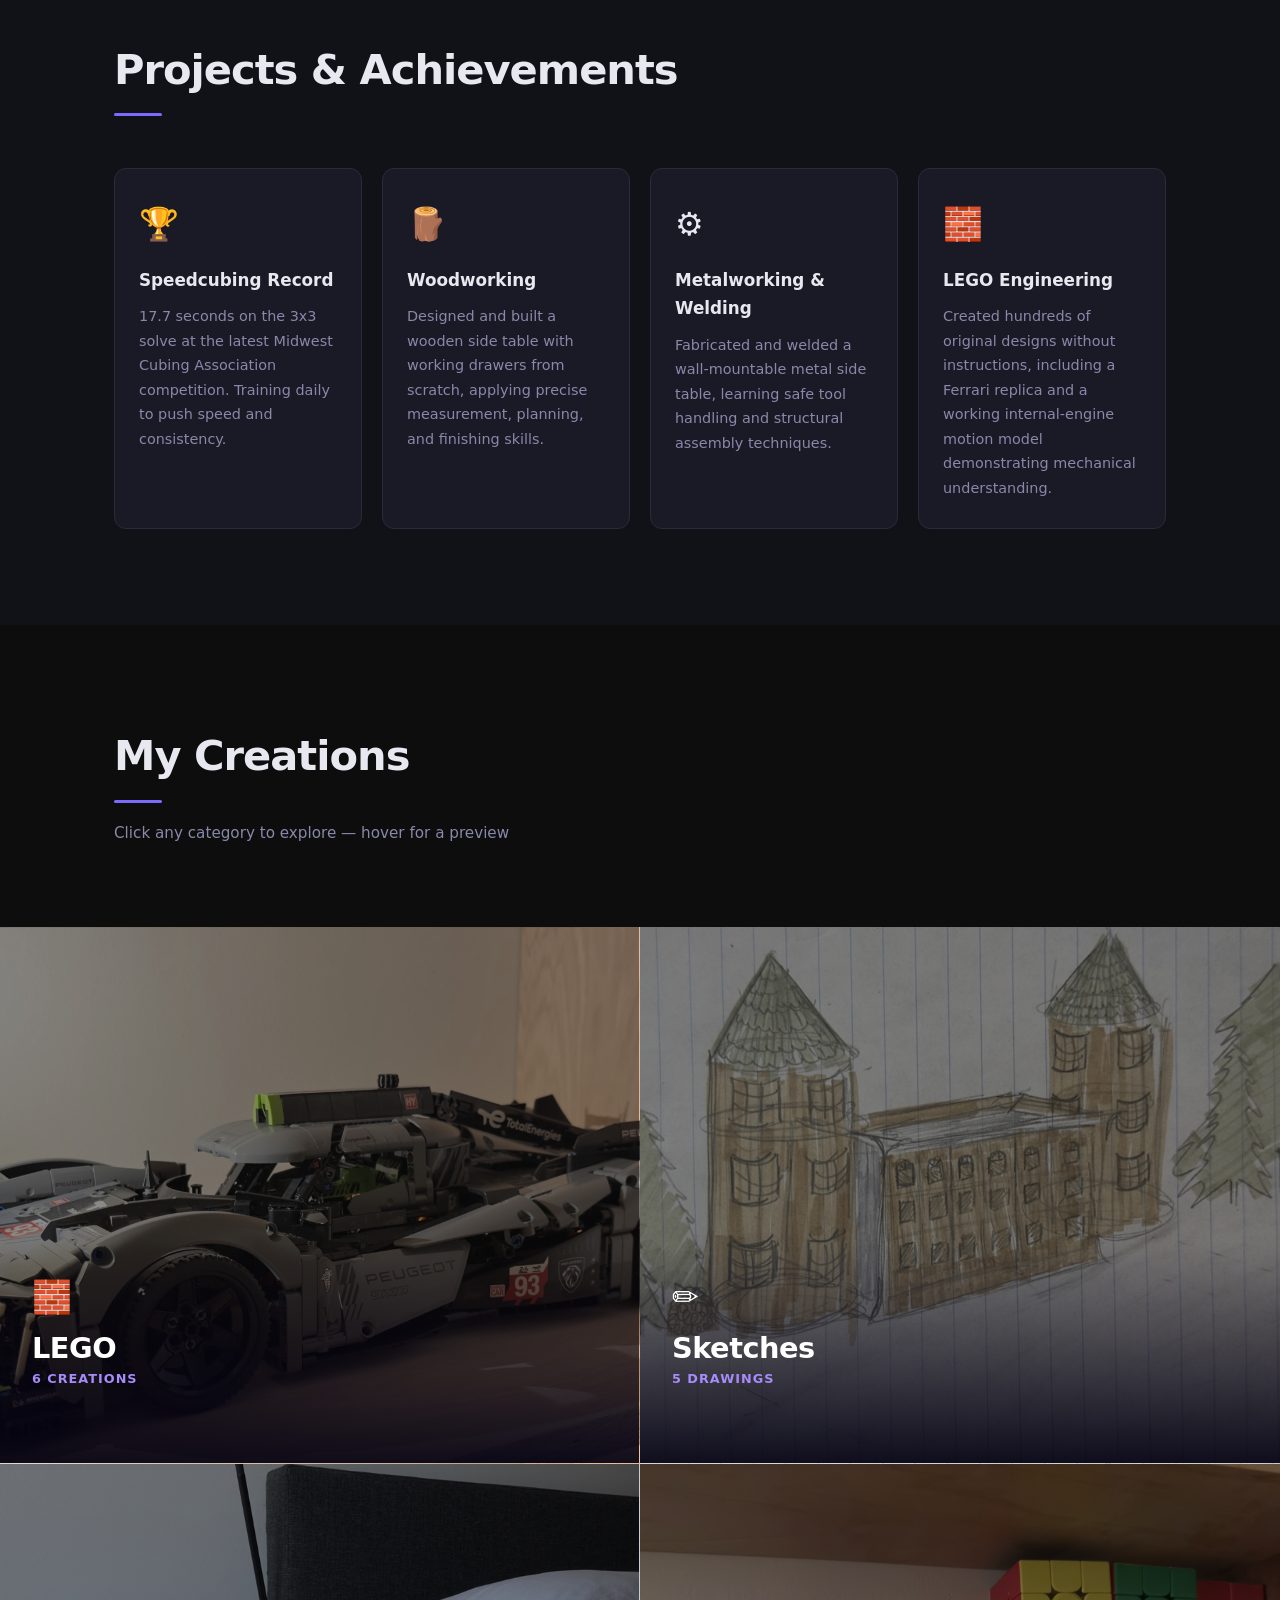
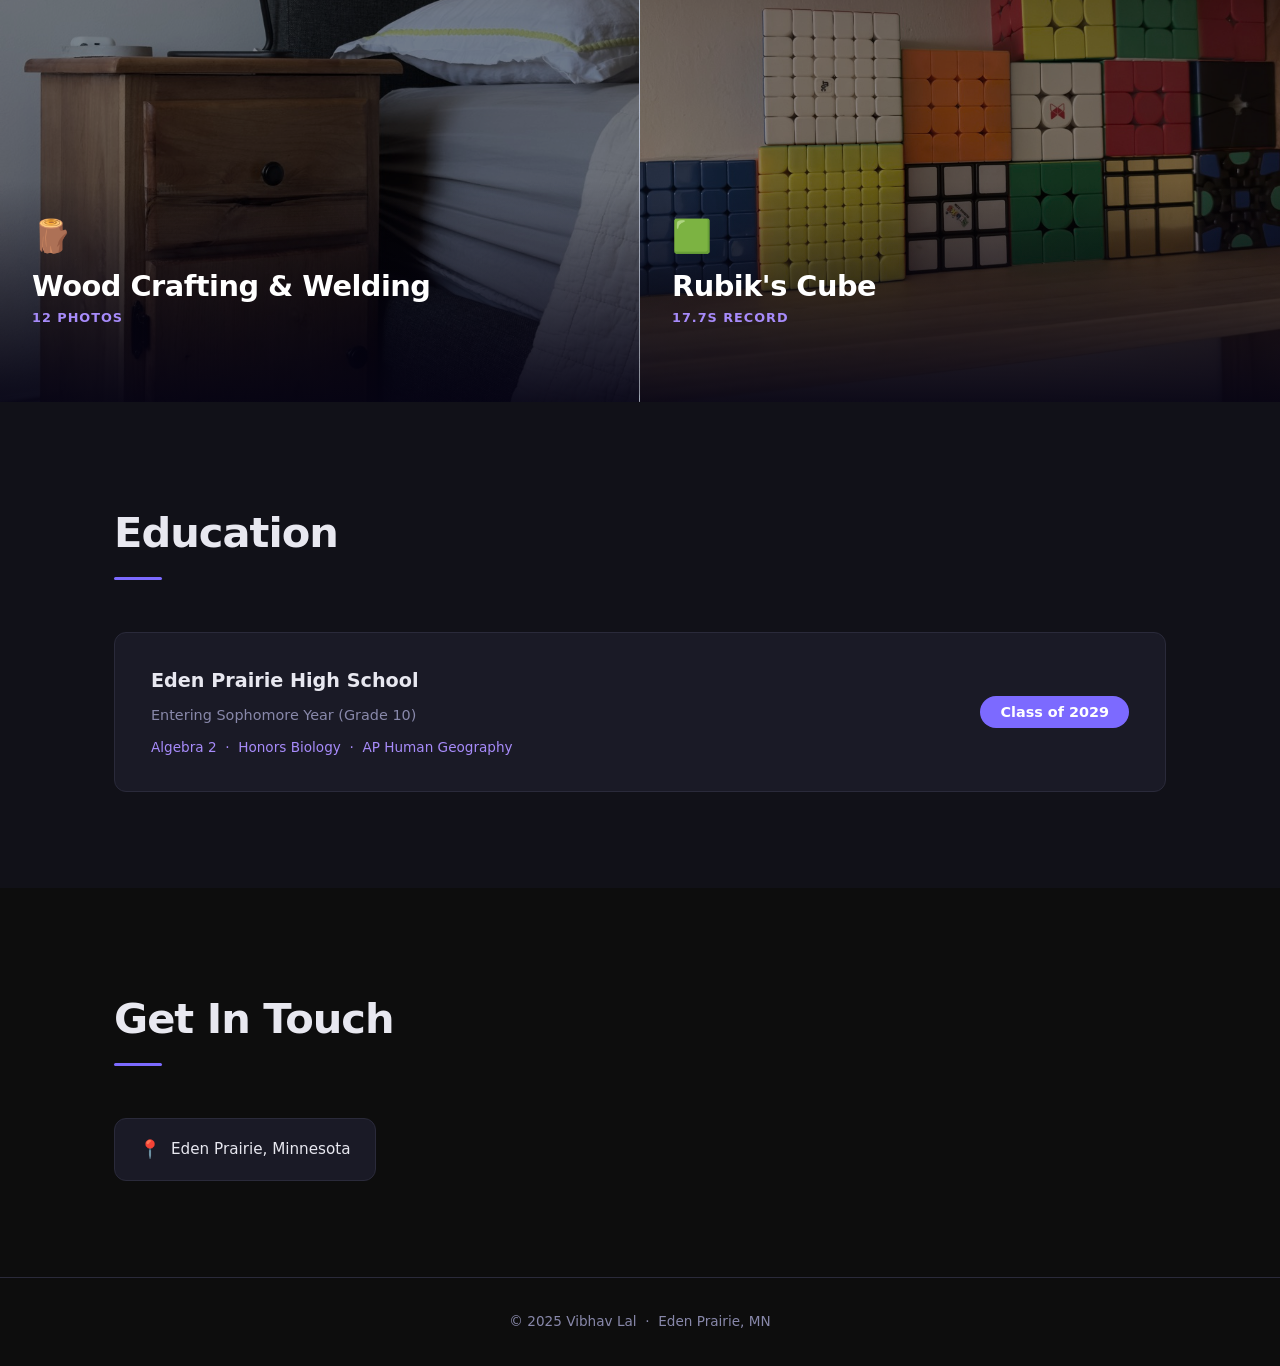
==== commit 4f73ff59: "add video thumbnails, remove email and phone from contact" ====
--- a/index.html
+++ b/index.html
@@ -124,7 +124,7 @@
           <span class="tile-icon">🧱</span>
           <h3 class="tile-title">LEGO</h3>
           <p class="tile-count">6 creations</p>
-          <p class="tile-desc">Hundreds of original designs built from imagination — including a Ferrari and a working engine motion model.</p>
+          <p class="tile-desc">Hundreds of original designs built from imagination — complex builds that show creativity and mechanical understanding.</p>
           <span class="tile-cta">Explore →</span>
         </div>
       </a>
@@ -146,7 +146,7 @@
           <span class="tile-icon">🪵</span>
           <h3 class="tile-title">Wood Crafting &amp; Welding</h3>
           <p class="tile-count">12 photos</p>
-          <p class="tile-desc">Built a wooden side table from scratch and welded a wall-mount metal table — precision, tools, and patience.</p>
+          <p class="tile-desc">Built a wooden side table with drawers from scratch and fabricated a wall-mount metal table using welding techniques.</p>
           <span class="tile-cta">Explore →</span>
         </div>
       </a>
@@ -187,18 +187,10 @@
     <div class="container">
       <h2 class="section-title">Get In Touch</h2>
       <div class="contact-info">
-        <a href="mailto:mrvibhavlal@gmail.com" class="contact-link">
-          <span class="contact-icon">✉</span>
-          mrvibhavlal@gmail.com
-        </a>
         <span class="contact-link">
           <span class="contact-icon">📍</span>
           Eden Prairie, Minnesota
         </span>
-        <a href="tel:9529941771" class="contact-link">
-          <span class="contact-icon">📞</span>
-          952-994-1771
-        </a>
       </div>
     </div>
   </section>
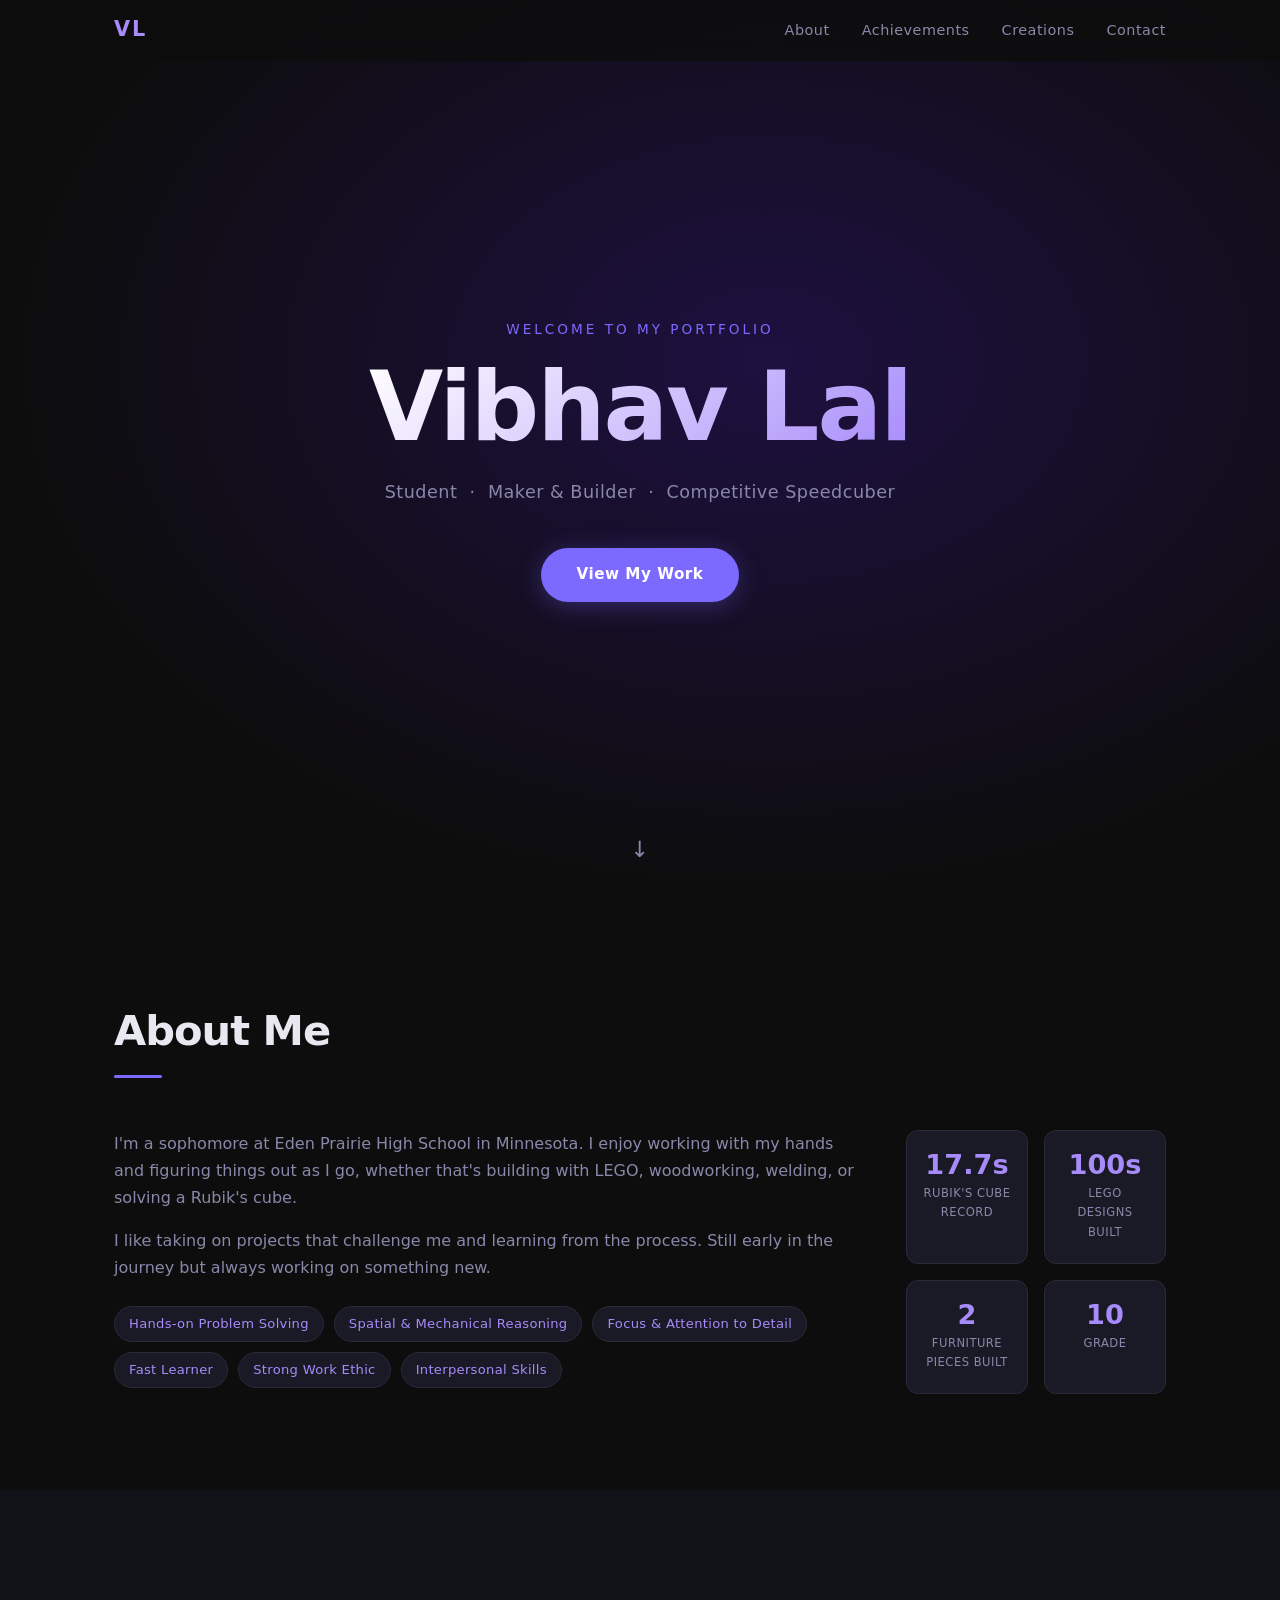
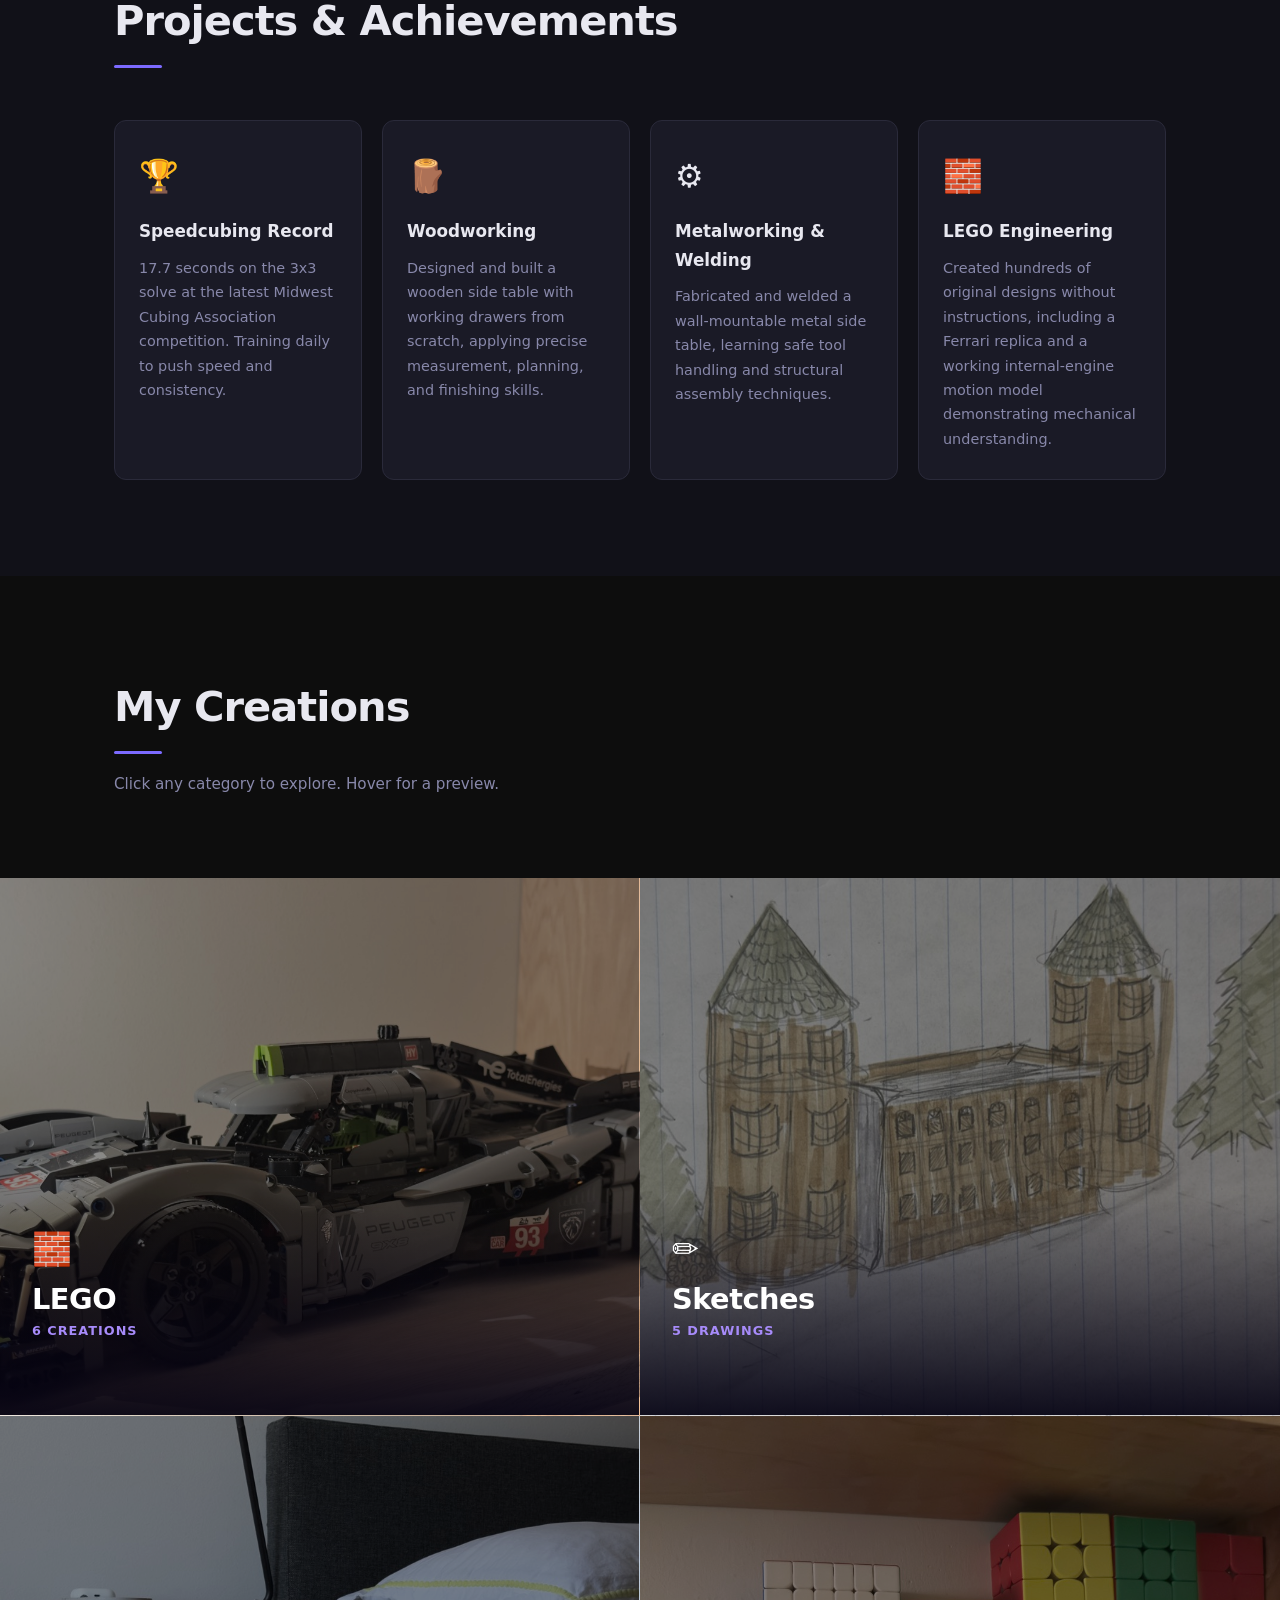
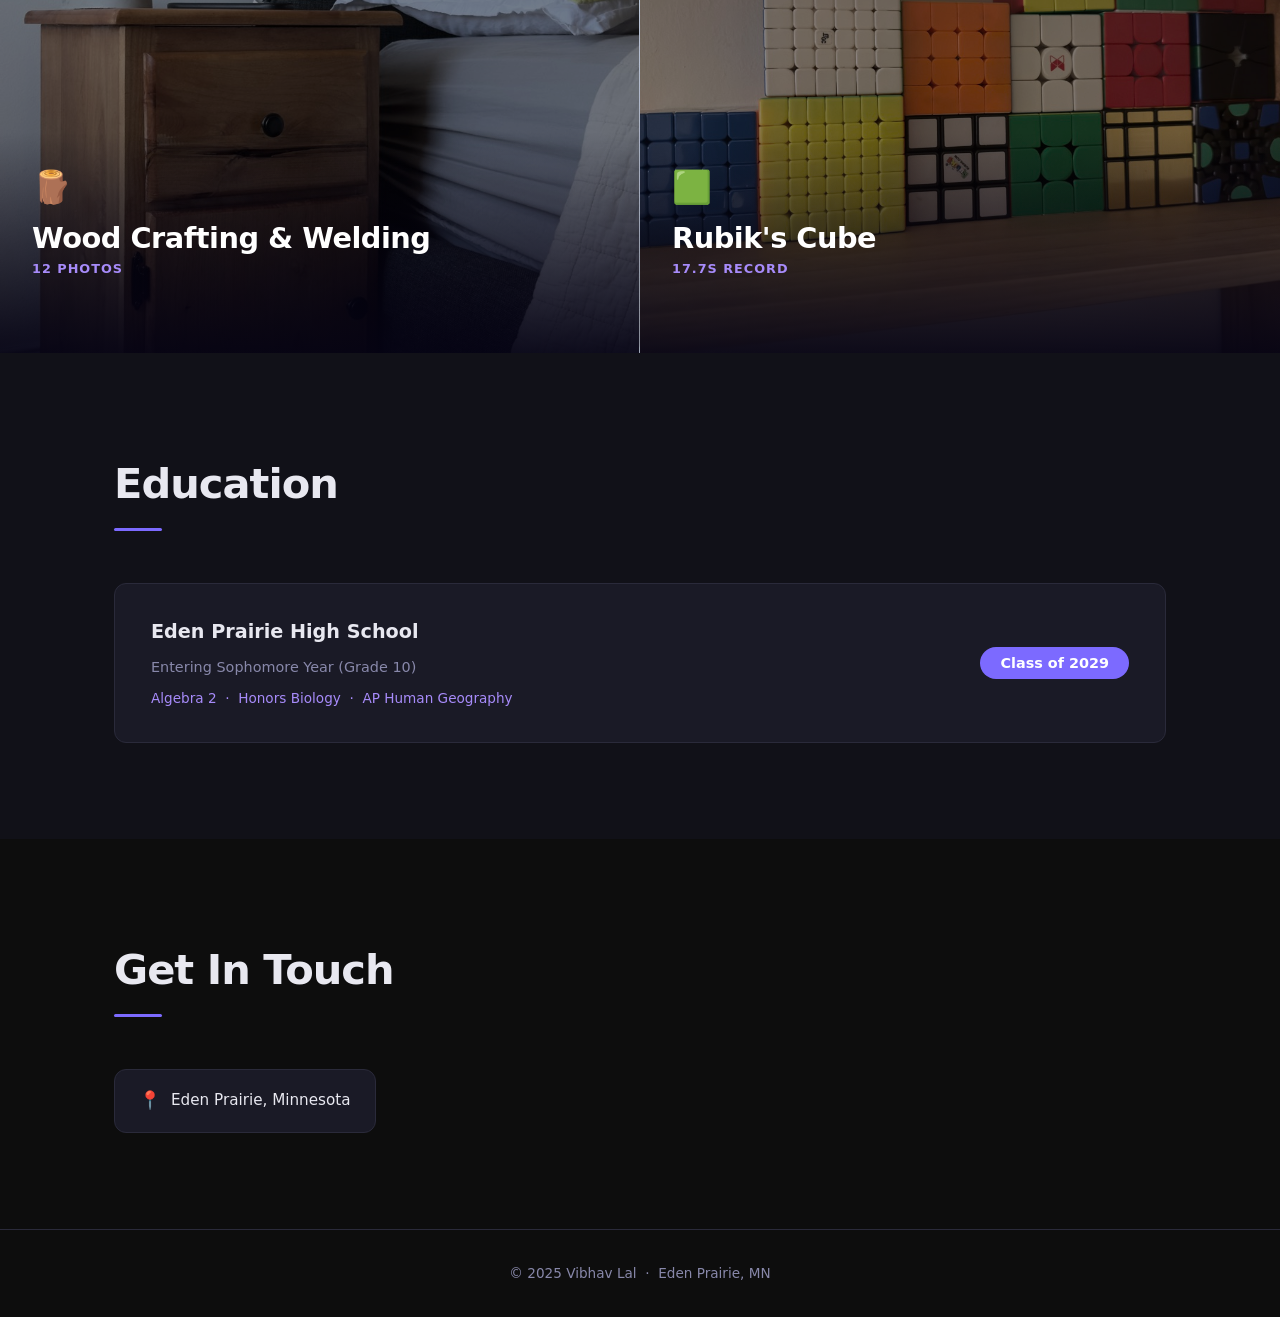
==== commit acbbf9c6: "humble about me, remove em dashes throughout" ====
--- a/index.html
+++ b/index.html
@@ -39,15 +39,13 @@
       <div class="about-grid">
         <div class="about-text">
           <p>
-            I'm a motivated high school sophomore at Eden Prairie High School in Minnesota.
-            I have a strong work ethic, hands-on problem-solving ability, and a positive,
-            energetic attitude. I'm quick to learn, comfortable taking on new challenges,
-            and known for building friendly relationships with others.
+            I'm a sophomore at Eden Prairie High School in Minnesota. I enjoy working with
+            my hands and figuring things out as I go, whether that's building with LEGO,
+            woodworking, welding, or solving a Rubik's cube.
           </p>
           <p>
-            From engineering complex LEGO builds entirely from my imagination, to fabricating
-            furniture from raw wood and metal — I love making things with my hands. I also
-            compete in speedcubing and train daily to push my limits.
+            I like taking on projects that challenge me and learning from the process.
+            Still early in the journey but always working on something new.
           </p>
           <div class="skill-tags">
             <span>Hands-on Problem Solving</span>
@@ -113,7 +111,7 @@
   <section id="creations">
     <div class="container">
       <h2 class="section-title">My Creations</h2>
-      <p class="section-sub">Click any category to explore — hover for a preview</p>
+      <p class="section-sub">Click any category to explore. Hover for a preview.</p>
     </div>
 
     <div class="tiles-grid">
@@ -124,7 +122,7 @@
           <span class="tile-icon">🧱</span>
           <h3 class="tile-title">LEGO</h3>
           <p class="tile-count">6 creations</p>
-          <p class="tile-desc">Hundreds of original designs built from imagination — complex builds that show creativity and mechanical understanding.</p>
+          <p class="tile-desc">Hundreds of original designs built from imagination. Complex builds that show creativity and mechanical understanding.</p>
           <span class="tile-cta">Explore →</span>
         </div>
       </a>
